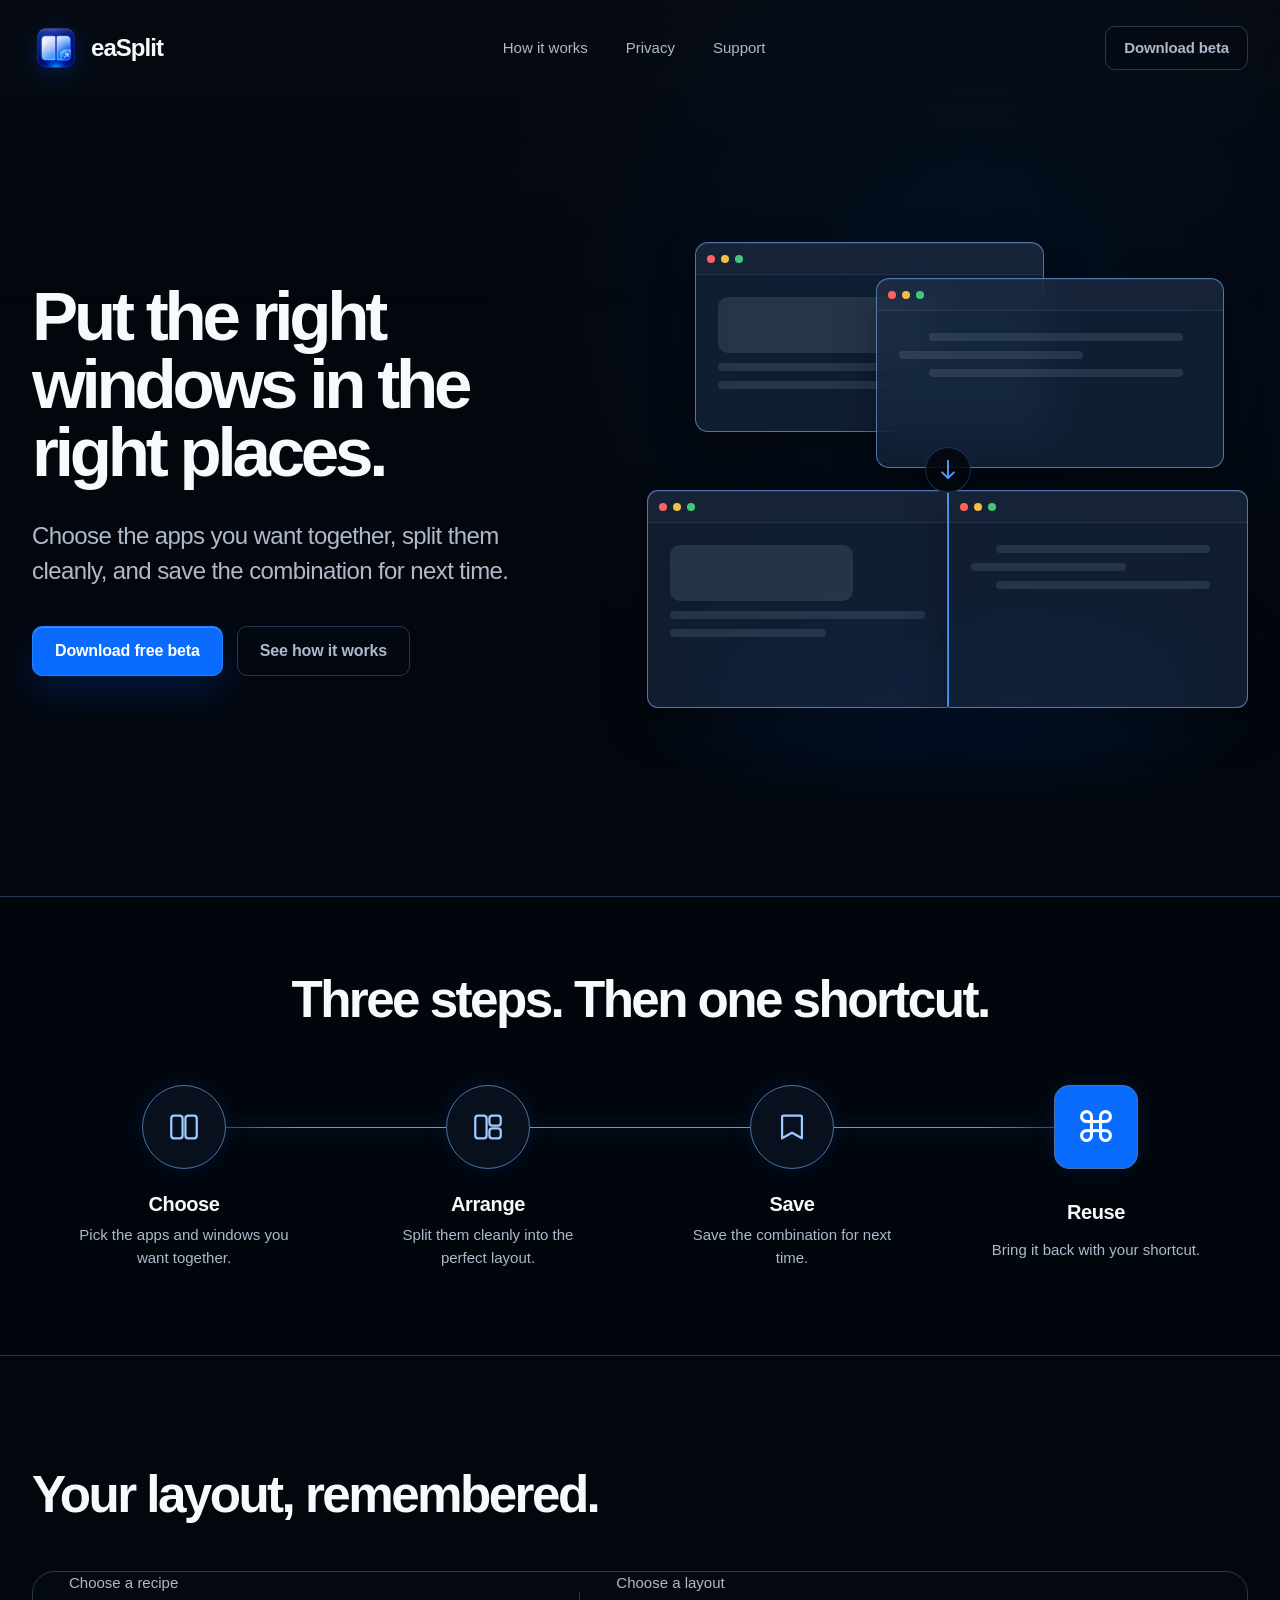
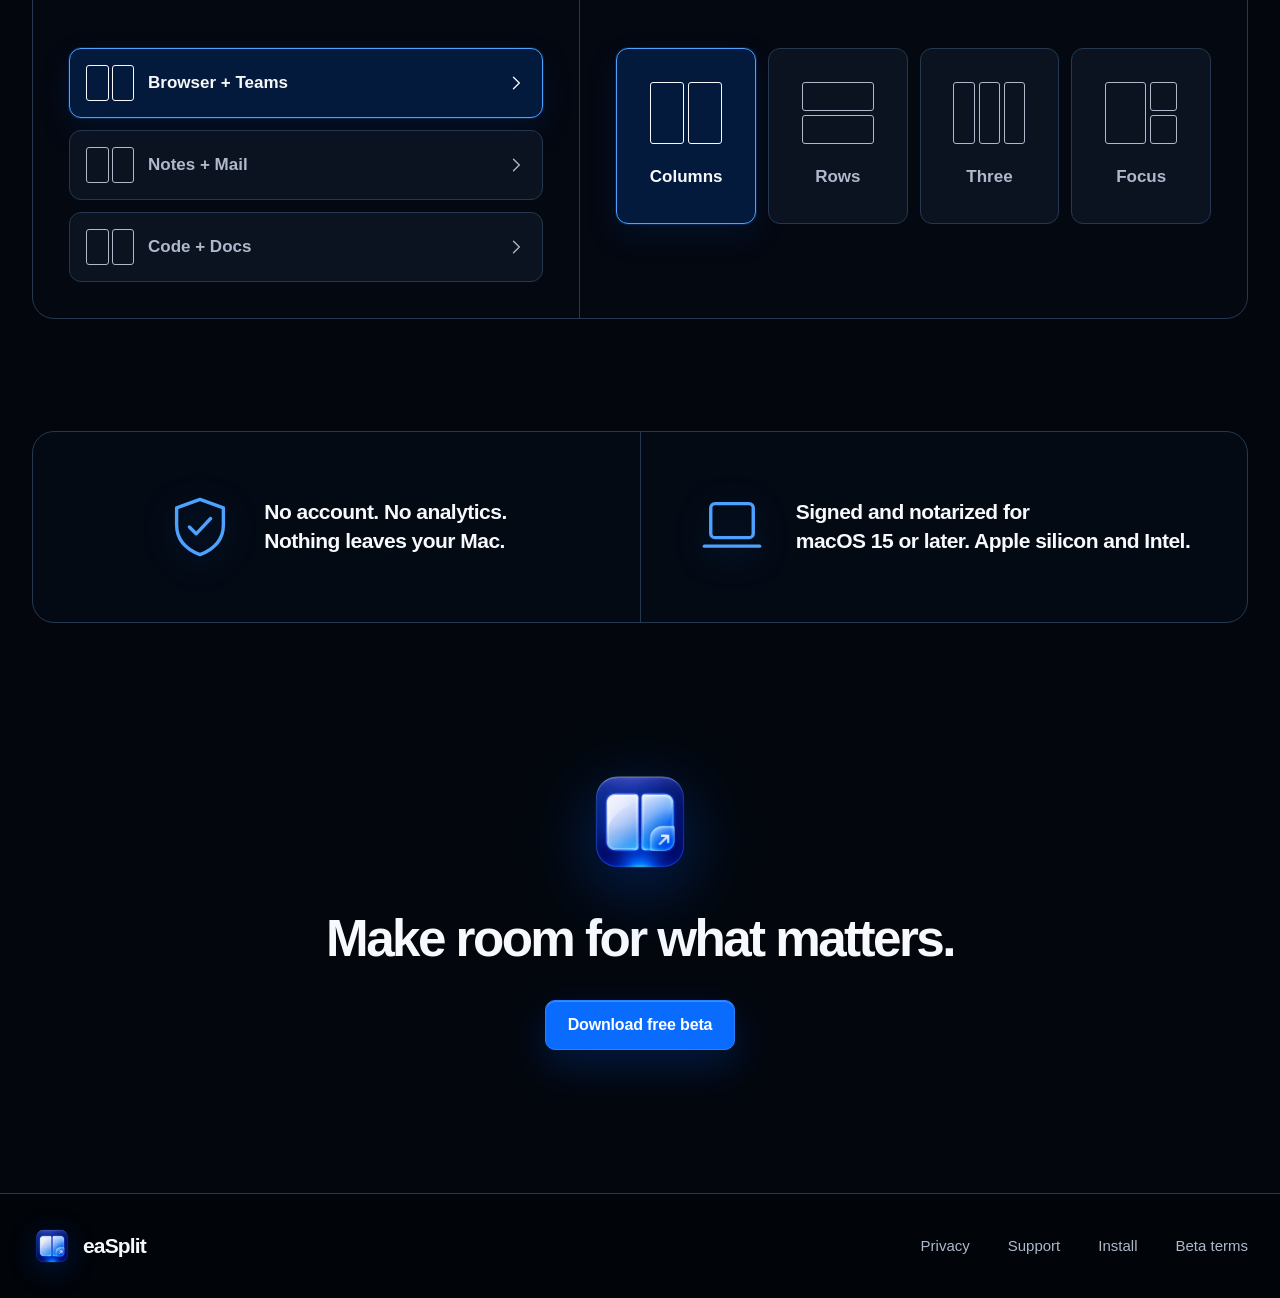
==== site/index.html @ a849d6cf "Build and publish eaSplit private beta" ====
<!doctype html>
<html lang="en">
  <head>
    <meta charset="utf-8">
    <meta name="viewport" content="width=device-width, initial-scale=1">
    <meta
      name="description"
      content="Choose the Mac windows you want together, split them cleanly, and save the combination for next time."
    >
    <meta name="theme-color" content="#03070d">
    <meta
      http-equiv="Content-Security-Policy"
      content="default-src 'self'; img-src 'self'; style-src 'self'; script-src 'self'; object-src 'none'; base-uri 'self'"
    >
    <title>eaSplit — Put the right windows in the right places</title>
    <link rel="icon" href="assets/easplit-icon.png" type="image/png">
    <link rel="stylesheet" href="styles.css">
    <script src="script.js" defer></script>
  </head>
  <body>
    <a class="skip-link" href="#main">Skip to content</a>

    <header class="site-header" aria-label="Primary navigation">
      <div class="container header-inner">
        <a class="brand" href="index.html" aria-label="eaSplit home">
          <img src="assets/easplit-icon.png" alt="" width="48" height="48">
          <span>eaSplit</span>
        </a>
        <nav class="primary-nav" aria-label="Main">
          <a href="#how-it-works">How it works</a>
          <a href="privacy.html">Privacy</a>
          <a href="support.html">Support</a>
        </nav>
        <a class="button button-quiet header-download" href="downloads/eaSplit-0.1.0-beta.2.dmg" download>
          Download beta
        </a>
      </div>
    </header>

    <main id="main">
      <section class="hero container" aria-labelledby="hero-title">
        <div class="hero-copy">
          <h1 id="hero-title">Put the right windows in the right places.</h1>
          <p>
            Choose the apps you want together, split them cleanly, and save the
            combination for next time.
          </p>
          <div class="hero-actions">
            <a class="button button-primary" href="downloads/eaSplit-0.1.0-beta.2.dmg" download>
              Download free beta
            </a>
            <a class="button button-secondary" href="#how-it-works">See how it works</a>
          </div>
        </div>

        <div class="window-demo" aria-label="Illustration: two overlapping windows become a clean 50/50 split">
          <div class="demo-state demo-before" aria-hidden="true">
            <div class="demo-window window-browser">
              <div class="window-bar"><i>&#8203;</i><i>&#8203;</i><i>&#8203;</i></div>
              <div class="browser-content">
                <span>&#8203;</span><span>&#8203;</span><span>&#8203;</span>
              </div>
            </div>
            <div class="demo-window window-chat">
              <div class="window-bar"><i>&#8203;</i><i>&#8203;</i><i>&#8203;</i></div>
              <div class="chat-content"><span>&#8203;</span><span>&#8203;</span><span>&#8203;</span></div>
            </div>
          </div>
          <div class="arrange-cue" aria-hidden="true">
            <svg viewBox="0 0 24 24" width="28" height="28">
              <path d="M12 4v15m0 0-5-5m5 5 5-5" />
            </svg>
          </div>
          <div class="demo-state demo-after" aria-hidden="true">
            <div class="demo-window window-half">
              <div class="window-bar"><i>&#8203;</i><i>&#8203;</i><i>&#8203;</i></div>
              <div class="browser-content"><span>&#8203;</span><span>&#8203;</span><span>&#8203;</span></div>
            </div>
            <div class="demo-window window-half">
              <div class="window-bar"><i>&#8203;</i><i>&#8203;</i><i>&#8203;</i></div>
              <div class="chat-content"><span>&#8203;</span><span>&#8203;</span><span>&#8203;</span></div>
            </div>
          </div>
        </div>
      </section>

      <section id="how-it-works" class="workflow-band" aria-labelledby="workflow-title">
        <div class="container">
          <h2 id="workflow-title">Three steps. Then one shortcut.</h2>
          <ol class="workflow-rail">
            <li>
              <span class="workflow-icon" aria-hidden="true">
                <svg viewBox="0 0 24 24"><rect x="3" y="4" width="8" height="16" rx="2"/><rect x="13" y="4" width="8" height="16" rx="2"/></svg>
              </span>
              <strong>Choose</strong>
              <span>Pick the apps and windows you want together.</span>
            </li>
            <li>
              <span class="workflow-icon" aria-hidden="true">
                <svg viewBox="0 0 24 24"><rect x="3" y="4" width="8" height="16" rx="2"/><rect x="13" y="4" width="8" height="7" rx="2"/><rect x="13" y="13" width="8" height="7" rx="2"/></svg>
              </span>
              <strong>Arrange</strong>
              <span>Split them cleanly into the perfect layout.</span>
            </li>
            <li>
              <span class="workflow-icon" aria-hidden="true">
                <svg viewBox="0 0 24 24"><path d="M6 4h12a1 1 0 0 1 1 1v15l-7-4-7 4V5a1 1 0 0 1 1-1Z"/></svg>
              </span>
              <strong>Save</strong>
              <span>Save the combination for next time.</span>
            </li>
            <li class="shortcut-step">
              <kbd aria-label="Command key">⌘</kbd>
              <strong>Reuse</strong>
              <span>Bring it back with your shortcut.</span>
            </li>
          </ol>
        </div>
      </section>

      <section class="recipe-section container" aria-labelledby="recipe-title">
        <div class="section-heading">
          <h2 id="recipe-title">Your layout, remembered.</h2>
        </div>
        <div class="recipe-demo">
          <fieldset class="recipe-choices">
            <legend>Choose a recipe</legend>
            <button class="recipe-option is-selected" type="button" aria-pressed="true" data-recipe="Browser + Teams">
              <span class="recipe-glyph" aria-hidden="true"><i>&#8203;</i><i>&#8203;</i></span>
              <span>Browser + Teams</span>
              <svg viewBox="0 0 24 24" aria-hidden="true"><path d="m9 5 7 7-7 7"/></svg>
            </button>
            <button class="recipe-option" type="button" aria-pressed="false" data-recipe="Notes + Mail">
              <span class="recipe-glyph" aria-hidden="true"><i>&#8203;</i><i>&#8203;</i></span>
              <span>Notes + Mail</span>
              <svg viewBox="0 0 24 24" aria-hidden="true"><path d="m9 5 7 7-7 7"/></svg>
            </button>
            <button class="recipe-option" type="button" aria-pressed="false" data-recipe="Code + Docs">
              <span class="recipe-glyph" aria-hidden="true"><i>&#8203;</i><i>&#8203;</i></span>
              <span>Code + Docs</span>
              <svg viewBox="0 0 24 24" aria-hidden="true"><path d="m9 5 7 7-7 7"/></svg>
            </button>
          </fieldset>

          <fieldset class="layout-choices">
            <legend>Choose a layout</legend>
            <button class="layout-option is-selected" type="button" aria-pressed="true" data-layout="Columns">
              <span class="layout-glyph split-even" aria-hidden="true"><i>&#8203;</i><i>&#8203;</i></span>
              <span>Columns</span>
            </button>
            <button class="layout-option" type="button" aria-pressed="false" data-layout="Rows">
              <span class="layout-glyph split-rows" aria-hidden="true"><i>&#8203;</i><i>&#8203;</i></span>
              <span>Rows</span>
            </button>
            <button class="layout-option" type="button" aria-pressed="false" data-layout="Three">
              <span class="layout-glyph split-three" aria-hidden="true"><i>&#8203;</i><i>&#8203;</i><i>&#8203;</i></span>
              <span>Three</span>
            </button>
            <button class="layout-option" type="button" aria-pressed="false" data-layout="Focus">
              <span class="layout-glyph split-focus" aria-hidden="true"><i>&#8203;</i><i>&#8203;</i><i>&#8203;</i></span>
              <span>Focus</span>
            </button>
          </fieldset>
          <p class="sr-only" aria-live="polite" id="demo-status">Browser + Teams selected with Columns layout.</p>
        </div>
      </section>

      <section class="trust-section container" aria-label="Privacy and compatibility">
        <div class="trust-item">
          <svg viewBox="0 0 32 32" aria-hidden="true"><path d="M16 3 27 7v8c0 7.1-4.7 11.5-11 14-6.3-2.5-11-6.9-11-14V7l11-4Z"/><path d="m11 16 3.2 3.2L21 12"/></svg>
          <p>No account. No analytics.<br>Nothing leaves your Mac.</p>
        </div>
        <div class="trust-item">
          <svg viewBox="0 0 32 32" aria-hidden="true"><rect x="6" y="5" width="20" height="16" rx="2"/><path d="M3 25h26"/></svg>
          <p>Signed and notarized for<br>macOS 15 or later. Apple silicon and Intel.</p>
        </div>
      </section>

      <section class="final-cta container" aria-labelledby="final-title">
        <img src="assets/easplit-icon.png" alt="" width="112" height="112">
        <h2 id="final-title">Make room for what matters.</h2>
        <a class="button button-primary" href="downloads/eaSplit-0.1.0-beta.2.dmg" download>
          Download free beta
        </a>
      </section>
    </main>

    <footer class="site-footer">
      <div class="container footer-inner">
        <a class="brand" href="index.html" aria-label="eaSplit home">
          <img src="assets/easplit-icon.png" alt="" width="40" height="40">
          <span>eaSplit</span>
        </a>
        <nav aria-label="Footer">
          <a href="privacy.html">Privacy</a>
          <a href="support.html">Support</a>
          <a href="install.html">Install</a>
          <a href="terms.html">Beta terms</a>
        </nav>
      </div>
    </footer>
  </body>
</html>
---- site/styles.css ----
:root {
  color-scheme: dark;
  --bg: #03070d;
  --bg-deep: #010409;
  --surface: rgba(13, 23, 38, 0.72);
  --surface-strong: rgba(18, 31, 51, 0.92);
  --text: #f7f9fc;
  --muted: #aeb9cb;
  --faint: #78869b;
  --border: #263850;
  --border-bright: #4f719c;
  --accent: #0a6cff;
  --accent-bright: #4da1ff;
  --accent-soft: rgba(10, 108, 255, 0.18);
  --success: #41c977;
  --warning: #f2be4a;
  --danger: #ff625c;
  --container: 1360px;
  --radius-small: 12px;
  --radius-medium: 22px;
  --shadow-accent: 0 16px 42px rgba(0, 92, 255, 0.22);
  --font: -apple-system, BlinkMacSystemFont, "SF Pro Display", "SF Pro Text", sans-serif;
}

* {
  box-sizing: border-box;
}

html {
  scroll-behavior: smooth;
}

body {
  margin: 0;
  min-width: 320px;
  background:
    radial-gradient(circle at 76% 10%, rgba(8, 88, 210, 0.09), transparent 31rem),
    var(--bg);
  color: var(--text);
  font-family: var(--font);
  font-size: 17px;
  line-height: 1.5;
  -webkit-font-smoothing: antialiased;
}

body::before {
  position: fixed;
  z-index: -1;
  inset: 0;
  background: linear-gradient(180deg, rgba(255, 255, 255, 0.015), transparent 22rem);
  content: "";
  pointer-events: none;
}

a {
  color: inherit;
}

button,
a {
  -webkit-tap-highlight-color: transparent;
}

button {
  font: inherit;
}

:focus-visible {
  outline: 3px solid var(--accent-bright);
  outline-offset: 4px;
}

.container {
  width: min(calc(100% - 64px), var(--container));
  margin-inline: auto;
}

.skip-link {
  position: fixed;
  z-index: 20;
  top: 12px;
  left: 12px;
  padding: 10px 14px;
  border-radius: 8px;
  background: var(--text);
  color: var(--bg);
  font-weight: 700;
  transform: translateY(-160%);
}

.skip-link:focus {
  transform: translateY(0);
}

.site-header {
  position: relative;
  z-index: 10;
  padding-block: 24px;
}

.header-inner,
.footer-inner {
  display: flex;
  align-items: center;
  justify-content: space-between;
}

.brand {
  display: inline-flex;
  align-items: center;
  gap: 11px;
  color: var(--text);
  font-size: 24px;
  font-weight: 720;
  letter-spacing: -0.04em;
  text-decoration: none;
}

.brand img {
  border-radius: 11px;
  filter: drop-shadow(0 6px 14px rgba(0, 94, 255, 0.24));
}

.primary-nav,
.site-footer nav {
  display: flex;
  align-items: center;
  gap: 38px;
}

.primary-nav a,
.site-footer nav a {
  color: var(--muted);
  font-size: 15px;
  text-decoration: none;
  transition: color 160ms ease;
}

.primary-nav a:hover,
.site-footer nav a:hover {
  color: var(--text);
}

.button {
  display: inline-flex;
  min-height: 50px;
  align-items: center;
  justify-content: center;
  padding: 0 22px;
  border: 1px solid transparent;
  border-radius: 10px;
  font-size: 16px;
  font-weight: 620;
  letter-spacing: -0.01em;
  text-decoration: none;
  transition:
    border-color 160ms ease,
    background-color 160ms ease,
    box-shadow 160ms ease,
    color 160ms ease,
    transform 160ms ease;
}

.button:hover {
  transform: translateY(-1px);
}

.button-primary {
  border-color: #287fff;
  background: var(--accent);
  box-shadow: var(--shadow-accent), inset 0 1px rgba(255, 255, 255, 0.22);
  color: white;
}

.button-primary:hover {
  background: #1677ff;
  box-shadow: 0 18px 48px rgba(0, 92, 255, 0.3), inset 0 1px rgba(255, 255, 255, 0.25);
}

.button-secondary,
.button-quiet {
  border-color: var(--border);
  background: rgba(5, 10, 18, 0.58);
  color: var(--muted);
}

.button-secondary:hover,
.button-quiet:hover {
  border-color: var(--border-bright);
  background: var(--surface);
  color: var(--text);
}

.button-quiet {
  min-height: 44px;
  padding-inline: 18px;
  font-size: 15px;
}

.hero {
  display: grid;
  min-height: 760px;
  align-items: center;
  gap: 72px;
  grid-template-columns: minmax(0, 0.95fr) minmax(500px, 1.05fr);
  padding-block: 78px 112px;
}

.hero-copy {
  max-width: 610px;
}

.hero h1 {
  max-width: 650px;
  margin: 0;
  font-size: clamp(62px, 5.4vw, 80px);
  font-weight: 720;
  letter-spacing: -0.061em;
  line-height: 0.99;
}

.hero-copy > p:not(.download-note) {
  max-width: 570px;
  margin: 32px 0 0;
  color: var(--muted);
  font-size: clamp(20px, 2vw, 24px);
  letter-spacing: -0.025em;
  line-height: 1.45;
}

.hero-actions {
  display: flex;
  flex-wrap: wrap;
  gap: 14px;
  margin-top: 38px;
}

.window-demo {
  position: relative;
  display: grid;
  min-height: 610px;
  align-content: center;
  gap: 22px;
}

.window-demo::after {
  position: absolute;
  z-index: -1;
  right: 4%;
  bottom: 7%;
  left: 4%;
  height: 90px;
  border-radius: 50%;
  background: rgba(10, 108, 255, 0.18);
  filter: blur(50px);
  content: "";
}

.demo-state {
  position: relative;
  min-height: 232px;
}

.demo-window {
  overflow: hidden;
  border: 1px solid rgba(109, 154, 216, 0.72);
  border-radius: 13px;
  background: rgba(24, 40, 64, 0.68);
  box-shadow:
    inset 0 1px rgba(255, 255, 255, 0.08),
    0 16px 40px rgba(0, 0, 0, 0.34);
  backdrop-filter: blur(18px) saturate(125%);
}

.window-bar {
  display: flex;
  height: 32px;
  align-items: center;
  gap: 6px;
  padding-inline: 11px;
  border-bottom: 1px solid rgba(141, 166, 202, 0.14);
  background: rgba(255, 255, 255, 0.025);
}

.window-bar i {
  width: 8px;
  height: 8px;
  border-radius: 50%;
  background: var(--danger);
}

.window-bar i:nth-child(2) {
  background: var(--warning);
}

.window-bar i:nth-child(3) {
  background: var(--success);
}

.demo-before .demo-window {
  position: absolute;
  width: 58%;
  height: 190px;
}

.demo-before .window-browser {
  top: 6px;
  left: 8%;
}

.demo-before .window-chat {
  right: 4%;
  bottom: 0;
}

.demo-after {
  display: grid;
  grid-template-columns: 1fr 1fr;
}

.demo-after .demo-window {
  height: 218px;
  border-radius: 11px;
}

.demo-after .demo-window:first-child {
  border-right-color: rgba(77, 161, 255, 0.95);
  border-radius: 11px 2px 2px 11px;
}

.demo-after .demo-window:last-child {
  border-left-color: rgba(77, 161, 255, 0.95);
  border-radius: 2px 11px 11px 2px;
}

.arrange-cue {
  position: absolute;
  z-index: 3;
  top: 48.5%;
  left: 50%;
  display: grid;
  width: 46px;
  height: 46px;
  place-items: center;
  border: 1px solid rgba(77, 161, 255, 0.28);
  border-radius: 50%;
  background: rgba(3, 7, 13, 0.88);
  color: var(--accent-bright);
  transform: translate(-50%, -50%);
}

.arrange-cue path,
.workflow-icon path,
.workflow-icon rect,
.recipe-option svg path,
.trust-item svg path,
.trust-item svg rect {
  fill: none;
  stroke: currentColor;
  stroke-linecap: round;
  stroke-linejoin: round;
  stroke-width: 1.6;
}

.browser-content,
.chat-content {
  display: grid;
  gap: 10px;
  padding: 22px;
}

.browser-content span,
.chat-content span {
  display: block;
  height: 8px;
  border-radius: 10px;
  background: rgba(182, 200, 225, 0.13);
}

.browser-content span:first-child {
  width: 72%;
  height: 56px;
}

.browser-content span:last-child,
.chat-content span:nth-child(2) {
  width: 61%;
}

.chat-content span {
  width: 84%;
  margin-left: 10%;
}

.chat-content span:nth-child(2) {
  margin-left: 0;
}

.workflow-band {
  border-block: 1px solid var(--border);
  background: rgba(2, 7, 13, 0.76);
  padding-block: 76px 86px;
}

.workflow-band h2,
.recipe-section h2,
.final-cta h2 {
  margin: 0;
  font-size: clamp(40px, 4vw, 58px);
  font-weight: 690;
  letter-spacing: -0.05em;
  line-height: 1.06;
}

.workflow-band h2 {
  text-align: center;
}

.workflow-rail {
  position: relative;
  display: grid;
  margin: 58px 0 0;
  padding: 0;
  counter-reset: workflow;
  gap: 0;
  grid-template-columns: repeat(4, 1fr);
  list-style: none;
}

.workflow-rail::before {
  position: absolute;
  top: 42px;
  right: 11%;
  left: 11%;
  height: 1px;
  background: linear-gradient(90deg, transparent, var(--accent-bright) 14%, var(--accent-bright) 86%, transparent);
  box-shadow: 0 0 18px rgba(77, 161, 255, 0.72);
  content: "";
}

.workflow-rail li {
  position: relative;
  display: grid;
  justify-items: center;
  padding-inline: 20px;
  text-align: center;
}

.workflow-icon,
.workflow-rail kbd {
  z-index: 1;
  display: grid;
  width: 84px;
  height: 84px;
  place-items: center;
  border: 1px solid var(--border-bright);
  border-radius: 50%;
  background: #07101c;
  box-shadow: 0 0 22px rgba(10, 108, 255, 0.14);
  color: #9fc8ff;
}

.workflow-icon svg {
  width: 34px;
  height: 34px;
}

.workflow-rail kbd {
  border-radius: 15px;
  background: var(--accent);
  color: white;
  font-family: var(--font);
  font-size: 42px;
  font-weight: 440;
}

.workflow-rail strong {
  margin-top: 20px;
  font-size: 20px;
  letter-spacing: -0.02em;
}

.workflow-rail li > span:last-child {
  max-width: 220px;
  margin-top: 5px;
  color: var(--muted);
  font-size: 15px;
}

.recipe-section {
  padding-block: 112px;
}

.recipe-demo {
  display: grid;
  margin-top: 48px;
  overflow: hidden;
  border: 1px solid var(--border);
  border-radius: var(--radius-medium);
  background: rgba(6, 12, 21, 0.58);
  box-shadow: inset 0 1px rgba(255, 255, 255, 0.025);
  grid-template-columns: 0.9fr 1.1fr;
}

.recipe-demo fieldset {
  min-width: 0;
  margin: 0;
  padding: 36px;
  border: 0;
}

.recipe-demo fieldset + fieldset {
  border-left: 1px solid var(--border);
}

.recipe-demo legend {
  width: 100%;
  padding: 0 0 18px;
  color: var(--muted);
  font-size: 15px;
}

.recipe-choices {
  display: grid;
  align-content: start;
  gap: 12px;
}

.recipe-option,
.layout-option {
  border: 1px solid var(--border);
  background: rgba(15, 25, 40, 0.68);
  color: var(--muted);
  cursor: pointer;
  transition:
    border-color 160ms ease,
    background-color 160ms ease,
    box-shadow 160ms ease,
    color 160ms ease,
    transform 160ms ease;
}

.recipe-option:hover,
.layout-option:hover {
  border-color: var(--border-bright);
  color: var(--text);
  transform: translateY(-1px);
}

.recipe-option.is-selected,
.layout-option.is-selected {
  border-color: var(--accent-bright);
  background: var(--accent-soft);
  box-shadow: 0 0 0 1px rgba(10, 108, 255, 0.22), 0 12px 30px rgba(0, 56, 140, 0.18);
  color: var(--text);
}

.recipe-option {
  display: grid;
  width: 100%;
  min-height: 70px;
  align-items: center;
  gap: 14px;
  padding: 12px 16px;
  border-radius: var(--radius-small);
  font-weight: 600;
  grid-template-columns: auto 1fr auto;
  text-align: left;
}

.recipe-option > svg {
  width: 20px;
  height: 20px;
}

.recipe-glyph {
  display: grid;
  width: 48px;
  height: 36px;
  gap: 3px;
  grid-template-columns: 1fr 1fr;
}

.recipe-glyph i,
.layout-glyph i {
  display: block;
  border: 1px solid currentColor;
  border-radius: 3px;
}

.layout-choices {
  display: grid;
  align-content: start;
  gap: 12px;
  grid-template-columns: repeat(4, 1fr);
}

.layout-choices legend {
  grid-column: 1 / -1;
}

.layout-option {
  display: grid;
  min-height: 176px;
  align-content: center;
  justify-items: center;
  gap: 20px;
  padding: 20px 12px;
  border-radius: var(--radius-small);
  font-weight: 570;
}

.layout-glyph {
  display: grid;
  width: 72px;
  height: 62px;
  gap: 4px;
}

.split-even {
  grid-template-columns: 1fr 1fr;
}

.split-rows {
  grid-template-rows: 1fr 1fr;
}

.split-three {
  grid-template-columns: repeat(3, 1fr);
}

.split-focus {
  grid-template-columns: 1.5fr 1fr;
  grid-template-rows: 1fr 1fr;
}

.split-focus i:first-child {
  grid-row: 1 / 3;
}

.trust-section {
  display: grid;
  overflow: hidden;
  border: 1px solid var(--border);
  border-radius: var(--radius-medium);
  background: rgba(6, 13, 23, 0.76);
  grid-template-columns: 1fr 1fr;
}

.trust-item {
  display: flex;
  min-height: 190px;
  align-items: center;
  justify-content: center;
  gap: 30px;
  padding: 38px 54px;
}

.trust-item + .trust-item {
  border-left: 1px solid var(--border);
}

.trust-item svg {
  width: 68px;
  flex: 0 0 68px;
  color: var(--accent-bright);
  filter: drop-shadow(0 7px 16px rgba(10, 108, 255, 0.25));
}

.trust-item p {
  margin: 0;
  font-size: 21px;
  font-weight: 610;
  letter-spacing: -0.025em;
  line-height: 1.38;
}

.final-cta {
  display: flex;
  min-height: 570px;
  align-items: center;
  flex-direction: column;
  justify-content: center;
  text-align: center;
}

.final-cta img {
  margin-bottom: 34px;
  border-radius: 25px;
  filter: drop-shadow(0 18px 36px rgba(0, 87, 255, 0.34));
}

.final-cta h2 {
  margin-bottom: 34px;
}

.site-footer {
  border-top: 1px solid var(--border);
  background: var(--bg-deep);
  padding-block: 32px;
}

.site-footer .brand {
  font-size: 21px;
}

.document-page {
  background: var(--bg-deep);
}

.document-shell {
  width: min(calc(100% - 48px), 820px);
  margin: 72px auto 120px;
}

.document-shell h1 {
  margin: 0;
  font-size: clamp(48px, 7vw, 72px);
  letter-spacing: -0.055em;
  line-height: 1;
}

.document-lead {
  margin: 24px 0 58px;
  color: var(--muted);
  font-size: 20px;
}

.document-section {
  padding-block: 34px;
  border-top: 1px solid var(--border);
}

.document-section h2 {
  margin: 0 0 16px;
  font-size: 27px;
  letter-spacing: -0.035em;
}

.document-section h3 {
  margin: 28px 0 10px;
  font-size: 19px;
}

.document-section p,
.document-section li {
  color: var(--muted);
}

.document-section p {
  margin: 12px 0;
}

.document-section ol,
.document-section ul {
  padding-left: 24px;
}

.document-section li + li {
  margin-top: 10px;
}

.document-section code {
  padding: 2px 6px;
  border: 1px solid var(--border);
  border-radius: 5px;
  background: var(--surface);
  color: #dce9fc;
  font-family: ui-monospace, "SFMono-Regular", Menlo, monospace;
  font-size: 0.88em;
}

.document-actions {
  display: flex;
  flex-wrap: wrap;
  gap: 12px;
  margin-top: 28px;
}

.fact-list {
  display: grid;
  margin: 0;
  gap: 0;
  grid-template-columns: 180px 1fr;
}

.fact-list dt,
.fact-list dd {
  padding-block: 14px;
  border-bottom: 1px solid rgba(38, 56, 80, 0.7);
}

.fact-list dt {
  color: var(--text);
  font-weight: 620;
}

.fact-list dd {
  margin: 0;
  color: var(--muted);
}

.callout {
  margin: 28px 0;
  padding: 22px 24px;
  border: 1px solid var(--border-bright);
  border-radius: var(--radius-small);
  background: var(--accent-soft);
  color: #dceaff;
}

.sr-only {
  position: absolute;
  width: 1px;
  height: 1px;
  overflow: hidden;
  margin: -1px;
  padding: 0;
  border: 0;
  clip: rect(0, 0, 0, 0);
  white-space: nowrap;
}

@media (max-width: 1050px) {
  .primary-nav {
    display: none;
  }

  .hero {
    grid-template-columns: 1fr;
  }

  .hero-copy {
    max-width: 760px;
  }

  .window-demo {
    width: min(100%, 720px);
    min-height: 570px;
    margin-inline: auto;
  }

  .recipe-demo {
    grid-template-columns: 1fr;
  }

  .recipe-demo fieldset + fieldset {
    border-top: 1px solid var(--border);
    border-left: 0;
  }

  .trust-item {
    padding-inline: 32px;
  }
}

@media (max-width: 760px) {
  .container {
    width: min(calc(100% - 36px), var(--container));
  }

  .site-header {
    padding-block: 16px;
  }

  .brand {
    font-size: 20px;
  }

  .brand img {
    width: 40px;
    height: 40px;
  }

  .header-download {
    min-height: 40px;
    padding-inline: 13px;
    font-size: 14px;
  }

  .hero {
    min-height: auto;
    gap: 52px;
    padding-block: 74px 90px;
  }

  .hero h1 {
    font-size: clamp(50px, 14vw, 68px);
  }

  .hero-copy > p:not(.download-note) {
    font-size: 19px;
  }

  .hero-actions {
    align-items: stretch;
    flex-direction: column;
  }

  .window-demo {
    min-height: 470px;
  }

  .demo-state {
    min-height: 190px;
  }

  .demo-before .demo-window {
    height: 160px;
  }

  .demo-after .demo-window {
    height: 174px;
  }

  .workflow-band {
    padding-block: 66px;
  }

  .workflow-rail {
    gap: 36px;
    grid-template-columns: 1fr;
  }

  .workflow-rail::before {
    top: 40px;
    bottom: 40px;
    left: 50%;
    width: 1px;
    height: auto;
    background: linear-gradient(180deg, transparent, var(--accent-bright) 12%, var(--accent-bright) 88%, transparent);
  }

  .workflow-rail li > span:last-child {
    padding: 4px 10px;
    background: var(--bg-deep);
  }

  .recipe-section {
    padding-block: 82px;
  }

  .recipe-demo fieldset {
    padding: 24px;
  }

  .layout-choices {
    grid-template-columns: 1fr 1fr;
  }

  .layout-option {
    min-height: 150px;
  }

  .trust-section {
    grid-template-columns: 1fr;
  }

  .trust-item {
    min-height: 170px;
    justify-content: flex-start;
    padding: 28px;
  }

  .trust-item + .trust-item {
    border-top: 1px solid var(--border);
    border-left: 0;
  }

  .trust-item p {
    font-size: 18px;
  }

  .final-cta {
    min-height: 480px;
  }

  .footer-inner {
    align-items: flex-start;
    gap: 34px;
    flex-direction: column;
  }

  .site-footer nav {
    width: 100%;
    align-items: flex-start;
    gap: 16px;
    flex-direction: column;
  }

  .fact-list {
    grid-template-columns: 1fr;
  }

  .fact-list dt {
    padding-bottom: 4px;
    border-bottom: 0;
  }

  .fact-list dd {
    padding-top: 0;
  }
}

@media (prefers-reduced-motion: reduce) {
  html {
    scroll-behavior: auto;
  }

  *,
  *::before,
  *::after {
    scroll-behavior: auto !important;
    transition-duration: 0.01ms !important;
  }
}
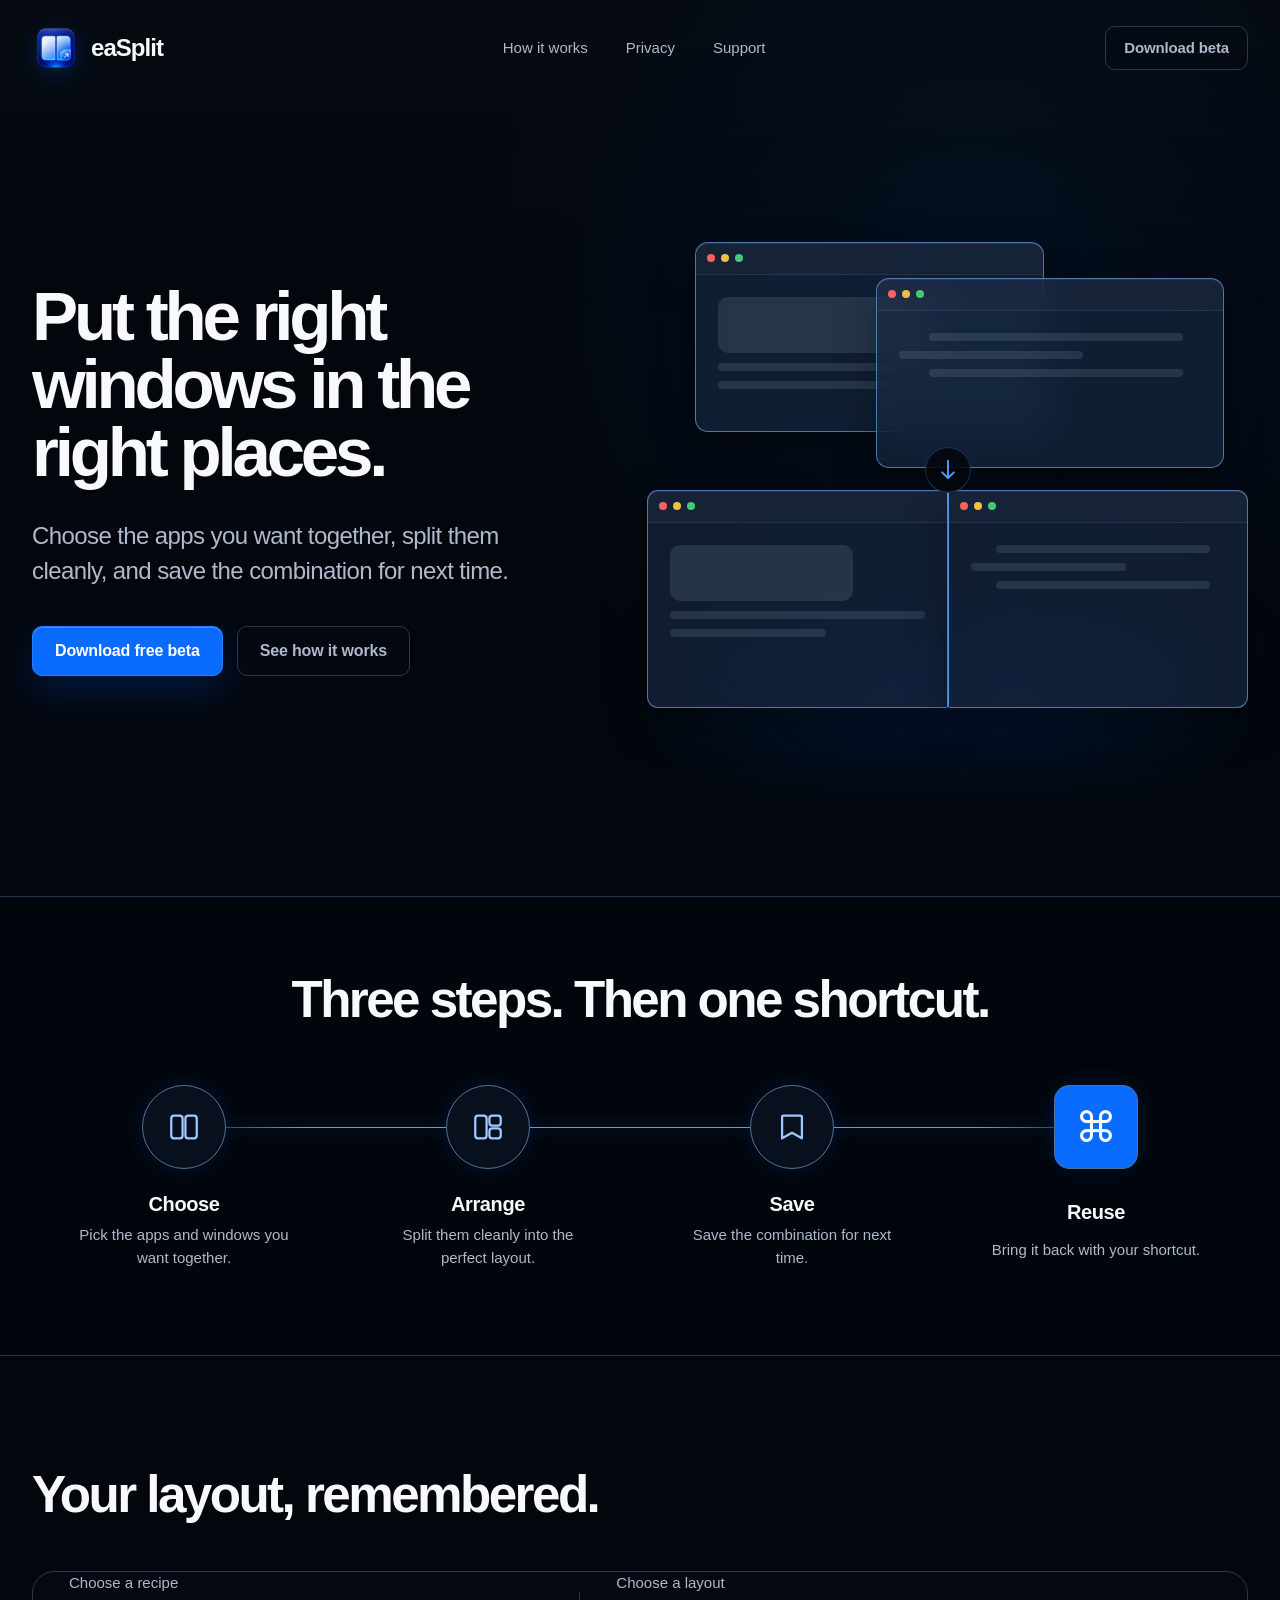
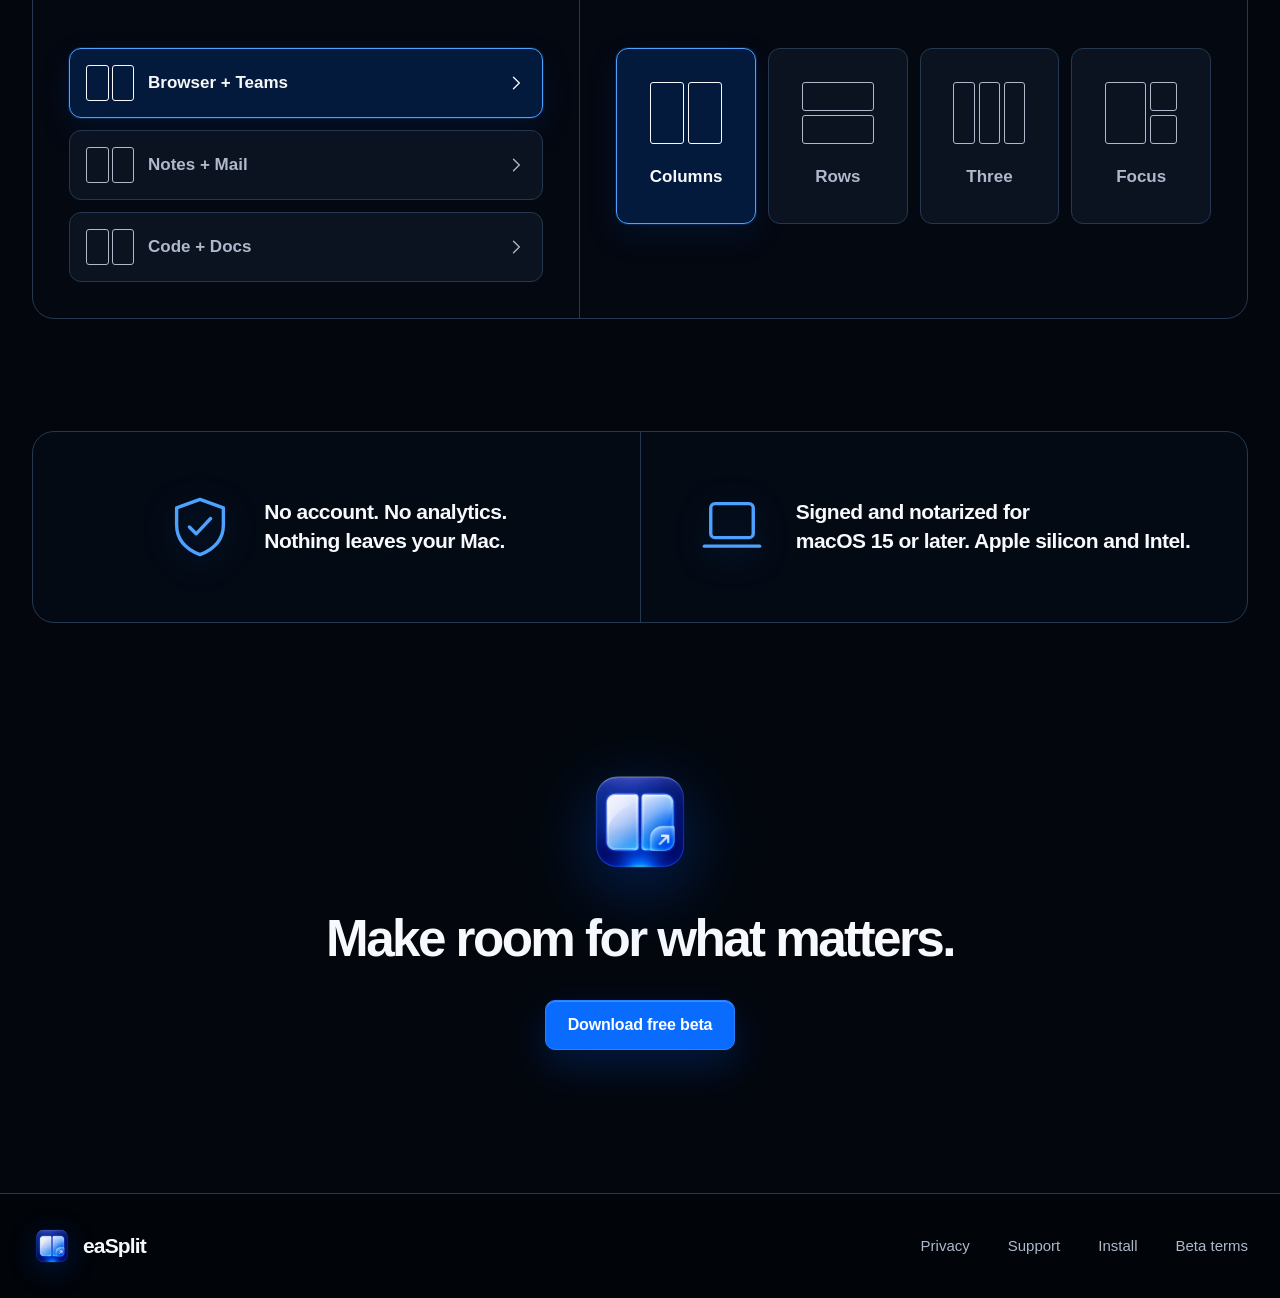
==== commit 6fb71e55: "Polish eaSplit beta lifecycle and release gates" ====
--- a/site/index.html
+++ b/site/index.html
@@ -31,7 +31,7 @@
           <a href="privacy.html">Privacy</a>
           <a href="support.html">Support</a>
         </nav>
-        <a class="button button-quiet header-download" href="downloads/eaSplit-0.1.0-beta.2.dmg" download>
+        <a class="button button-quiet header-download" href="https://github.com/xicv/easplit/releases/download/v0.1.0-beta.3/eaSplit-0.1.0-beta.3.dmg">
           Download beta
         </a>
       </div>
@@ -46,7 +46,7 @@
             combination for next time.
           </p>
           <div class="hero-actions">
-            <a class="button button-primary" href="downloads/eaSplit-0.1.0-beta.2.dmg" download>
+            <a class="button button-primary" href="https://github.com/xicv/easplit/releases/download/v0.1.0-beta.3/eaSplit-0.1.0-beta.3.dmg">
               Download free beta
             </a>
             <a class="button button-secondary" href="#how-it-works">See how it works</a>
@@ -179,7 +179,7 @@
       <section class="final-cta container" aria-labelledby="final-title">
         <img src="assets/easplit-icon.png" alt="" width="112" height="112">
         <h2 id="final-title">Make room for what matters.</h2>
-        <a class="button button-primary" href="downloads/eaSplit-0.1.0-beta.2.dmg" download>
+        <a class="button button-primary" href="https://github.com/xicv/easplit/releases/download/v0.1.0-beta.3/eaSplit-0.1.0-beta.3.dmg">
           Download free beta
         </a>
       </section>
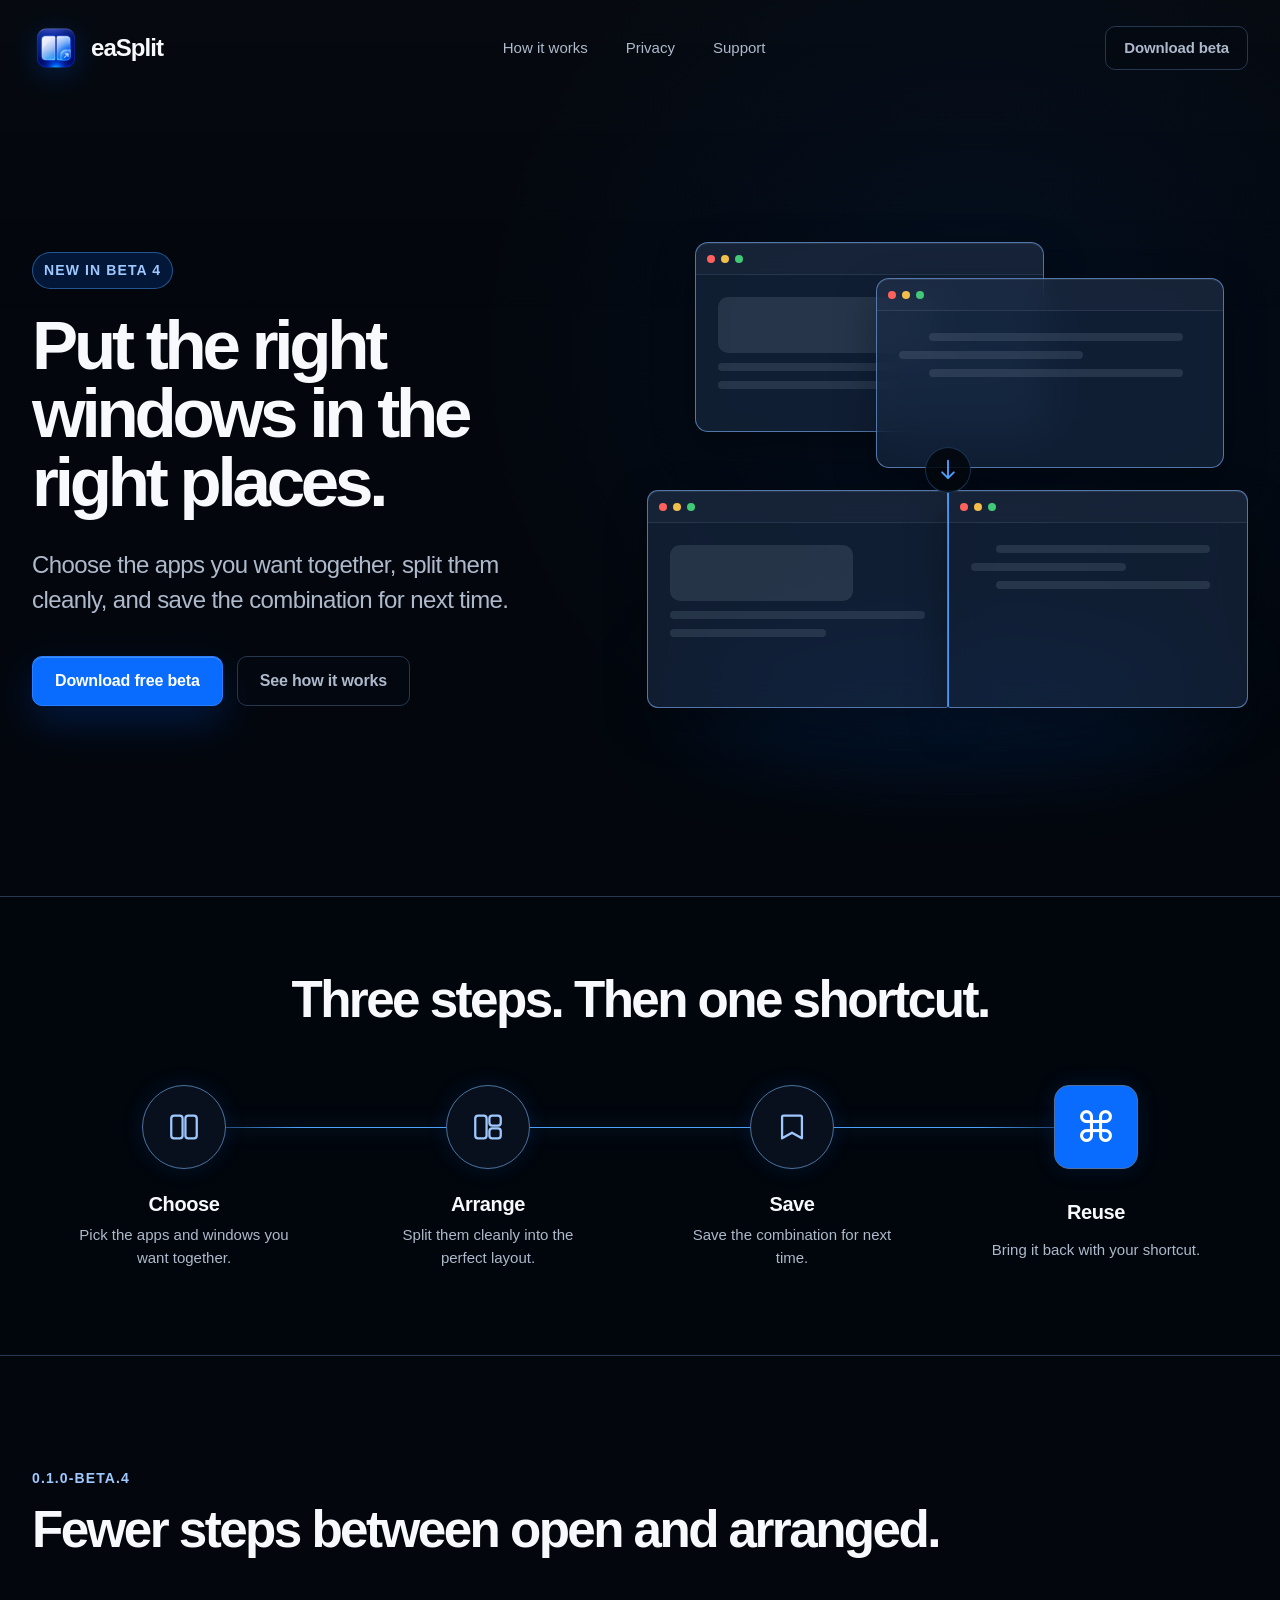
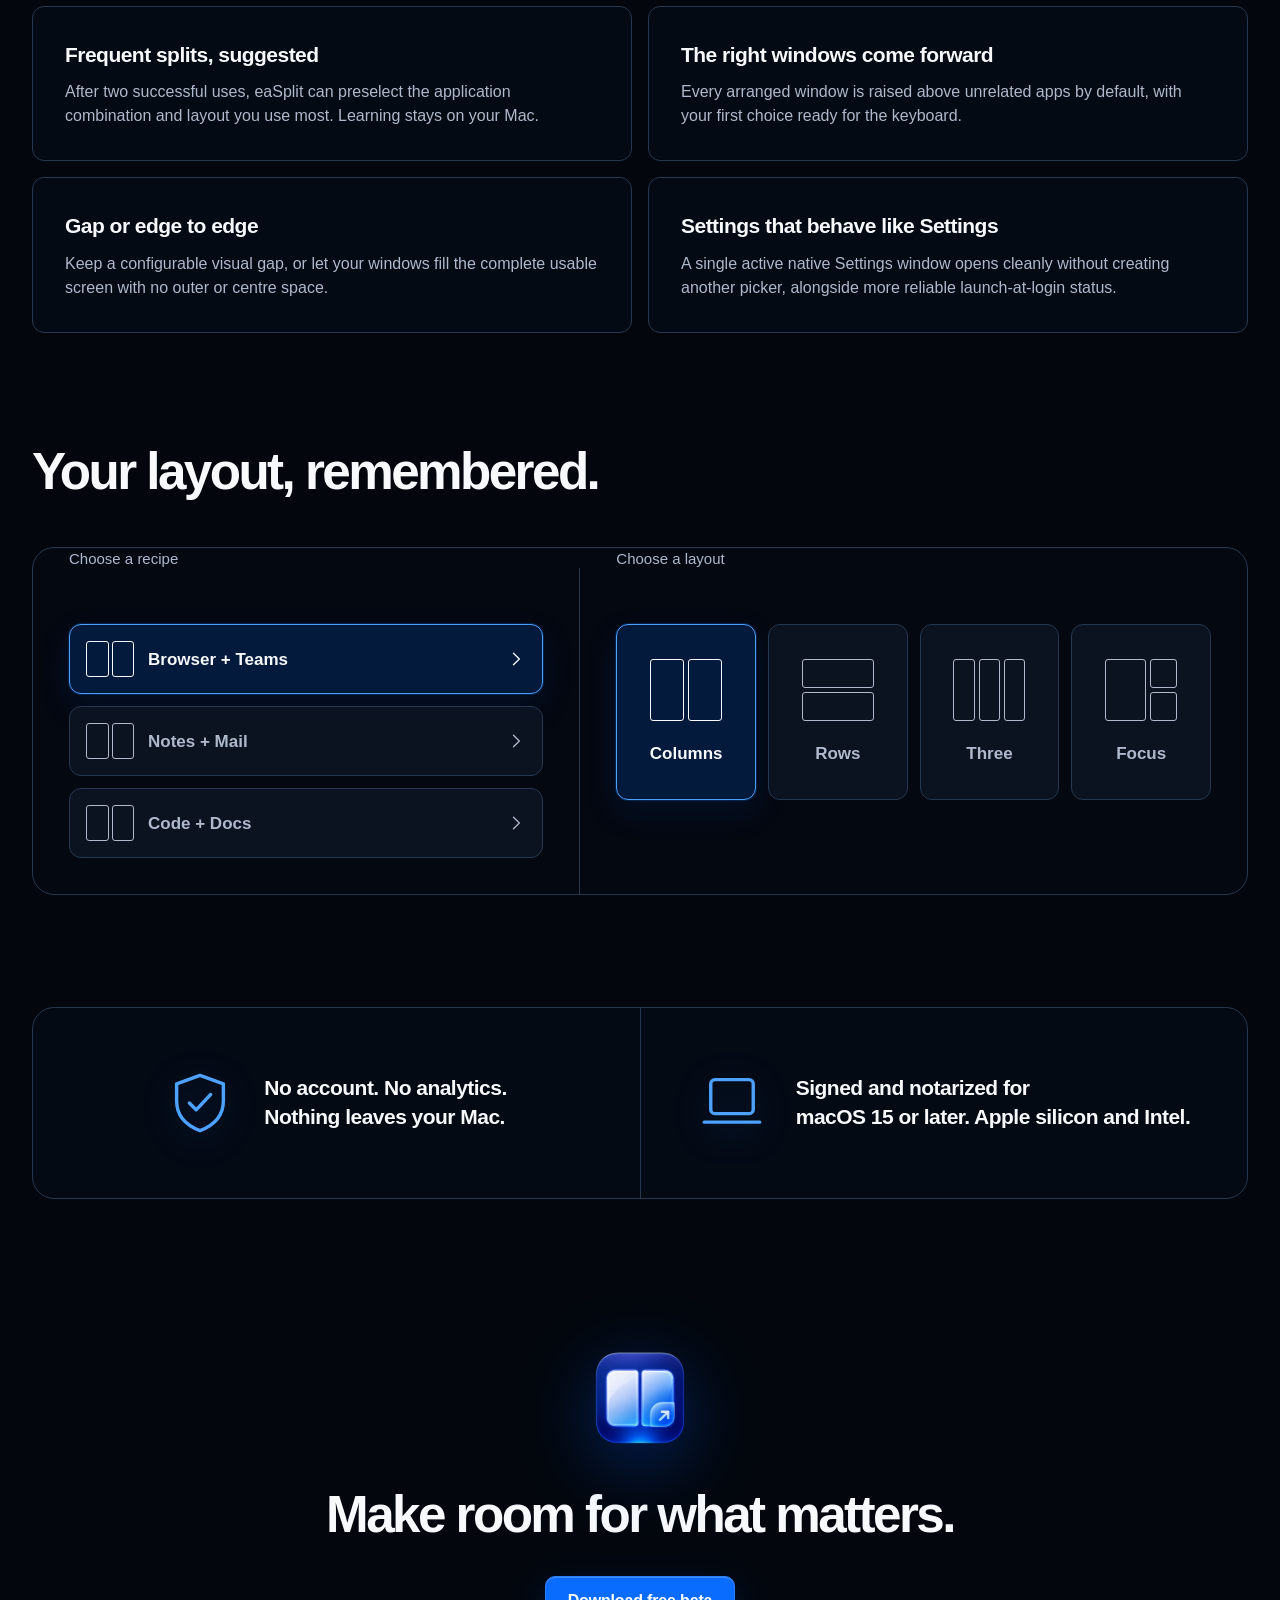
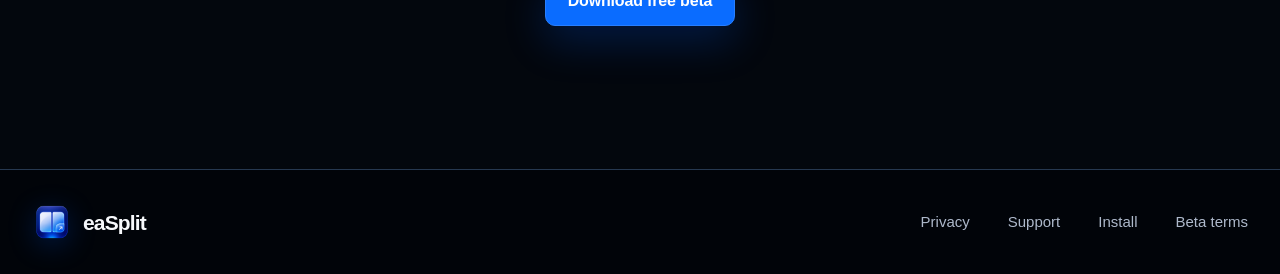
==== commit 60912831: "Publish beta 4 download site" ====
--- a/site/index.html
+++ b/site/index.html
@@ -31,7 +31,7 @@
           <a href="privacy.html">Privacy</a>
           <a href="support.html">Support</a>
         </nav>
-        <a class="button button-quiet header-download" href="https://github.com/xicv/easplit/releases/download/v0.1.0-beta.3/eaSplit-0.1.0-beta.3.dmg">
+        <a class="button button-quiet header-download" href="https://github.com/xicv/easplit/releases/download/v0.1.0-beta.4/eaSplit-0.1.0-beta.4.dmg">
           Download beta
         </a>
       </div>
@@ -40,13 +40,14 @@
     <main id="main">
       <section class="hero container" aria-labelledby="hero-title">
         <div class="hero-copy">
+          <span class="release-badge">New in beta 4</span>
           <h1 id="hero-title">Put the right windows in the right places.</h1>
           <p>
             Choose the apps you want together, split them cleanly, and save the
             combination for next time.
           </p>
           <div class="hero-actions">
-            <a class="button button-primary" href="https://github.com/xicv/easplit/releases/download/v0.1.0-beta.3/eaSplit-0.1.0-beta.3.dmg">
+            <a class="button button-primary" href="https://github.com/xicv/easplit/releases/download/v0.1.0-beta.4/eaSplit-0.1.0-beta.4.dmg">
               Download free beta
             </a>
             <a class="button button-secondary" href="#how-it-works">See how it works</a>
@@ -118,6 +119,31 @@
         </div>
       </section>
 
+      <section class="update-section container" aria-labelledby="update-title">
+        <div class="section-heading">
+          <p class="eyebrow">0.1.0-beta.4</p>
+          <h2 id="update-title">Fewer steps between open and arranged.</h2>
+        </div>
+        <div class="update-grid">
+          <article class="update-card">
+            <h3>Frequent splits, suggested</h3>
+            <p>After two successful uses, eaSplit can preselect the application combination and layout you use most. Learning stays on your Mac.</p>
+          </article>
+          <article class="update-card">
+            <h3>The right windows come forward</h3>
+            <p>Every arranged window is raised above unrelated apps by default, with your first choice ready for the keyboard.</p>
+          </article>
+          <article class="update-card">
+            <h3>Gap or edge to edge</h3>
+            <p>Keep a configurable visual gap, or let your windows fill the complete usable screen with no outer or centre space.</p>
+          </article>
+          <article class="update-card">
+            <h3>Settings that behave like Settings</h3>
+            <p>A single active native Settings window opens cleanly without creating another picker, alongside more reliable launch-at-login status.</p>
+          </article>
+        </div>
+      </section>
+
       <section class="recipe-section container" aria-labelledby="recipe-title">
         <div class="section-heading">
           <h2 id="recipe-title">Your layout, remembered.</h2>
@@ -179,7 +205,7 @@
       <section class="final-cta container" aria-labelledby="final-title">
         <img src="assets/easplit-icon.png" alt="" width="112" height="112">
         <h2 id="final-title">Make room for what matters.</h2>
-        <a class="button button-primary" href="https://github.com/xicv/easplit/releases/download/v0.1.0-beta.3/eaSplit-0.1.0-beta.3.dmg">
+        <a class="button button-primary" href="https://github.com/xicv/easplit/releases/download/v0.1.0-beta.4/eaSplit-0.1.0-beta.4.dmg">
           Download free beta
         </a>
       </section>
--- a/site/styles.css
+++ b/site/styles.css
@@ -403,6 +403,7 @@
 }
 
 .workflow-band h2,
+.update-section h2,
 .recipe-section h2,
 .final-cta h2 {
   margin: 0;
@@ -410,6 +411,24 @@
   font-weight: 690;
   letter-spacing: -0.05em;
   line-height: 1.06;
+}
+
+.release-badge,
+.eyebrow {
+  color: #9fc8ff;
+  font-size: 14px;
+  font-weight: 680;
+  letter-spacing: 0.08em;
+  text-transform: uppercase;
+}
+
+.release-badge {
+  display: inline-flex;
+  margin-bottom: 22px;
+  padding: 7px 11px;
+  border: 1px solid rgba(77, 161, 255, 0.45);
+  border-radius: 999px;
+  background: var(--accent-soft);
 }
 
 .workflow-band h2 {
@@ -489,6 +508,40 @@
 
 .recipe-section {
   padding-block: 112px;
+}
+
+.update-section {
+  padding-block: 112px 0;
+}
+
+.eyebrow {
+  margin: 0 0 14px;
+}
+
+.update-grid {
+  display: grid;
+  margin-top: 48px;
+  gap: 16px;
+  grid-template-columns: repeat(2, minmax(0, 1fr));
+}
+
+.update-card {
+  padding: 32px;
+  border: 1px solid var(--border);
+  border-radius: var(--radius-small);
+  background: rgba(6, 13, 23, 0.76);
+}
+
+.update-card h3 {
+  margin: 0 0 10px;
+  font-size: 21px;
+  letter-spacing: -0.025em;
+}
+
+.update-card p {
+  margin: 0;
+  color: var(--muted);
+  font-size: 16px;
 }
 
 .recipe-demo {
@@ -940,6 +993,14 @@
     padding-block: 82px;
   }
 
+  .update-section {
+    padding-top: 82px;
+  }
+
+  .update-grid {
+    grid-template-columns: 1fr;
+  }
+
   .recipe-demo fieldset {
     padding: 24px;
   }
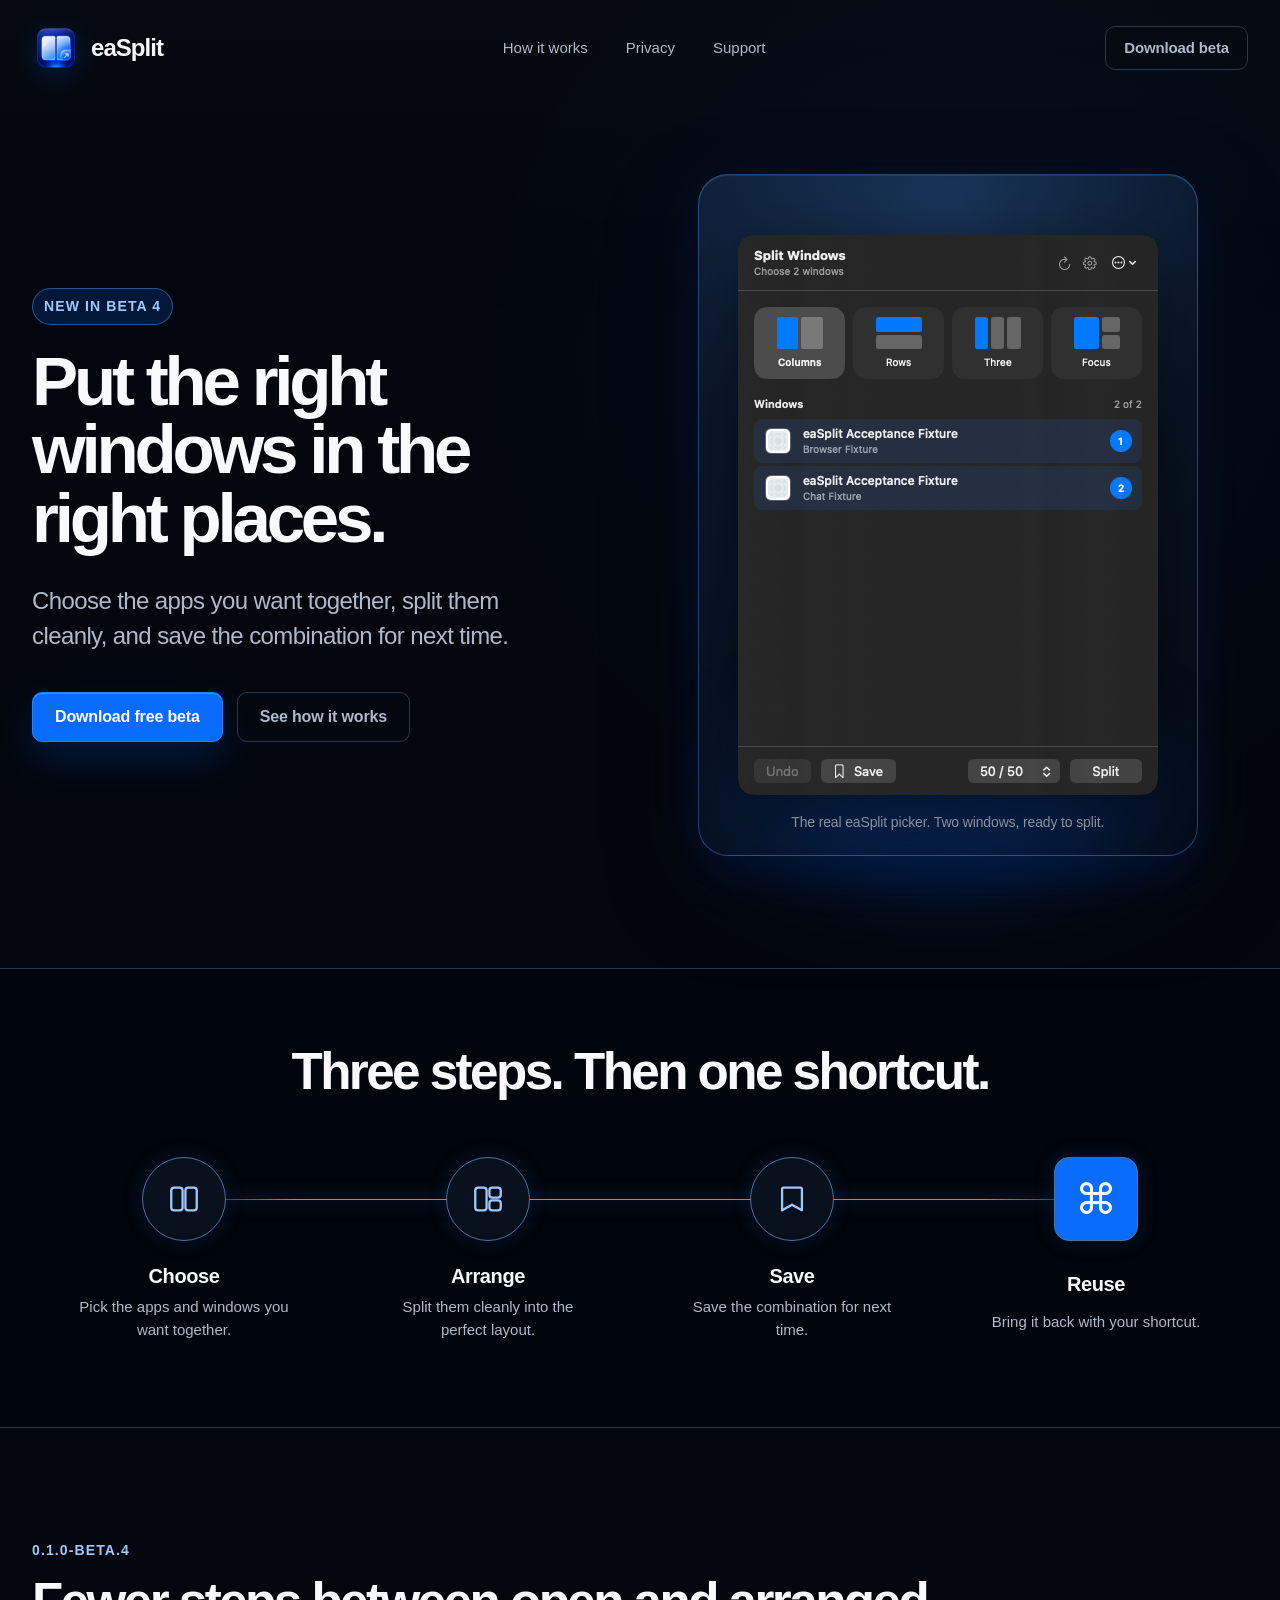
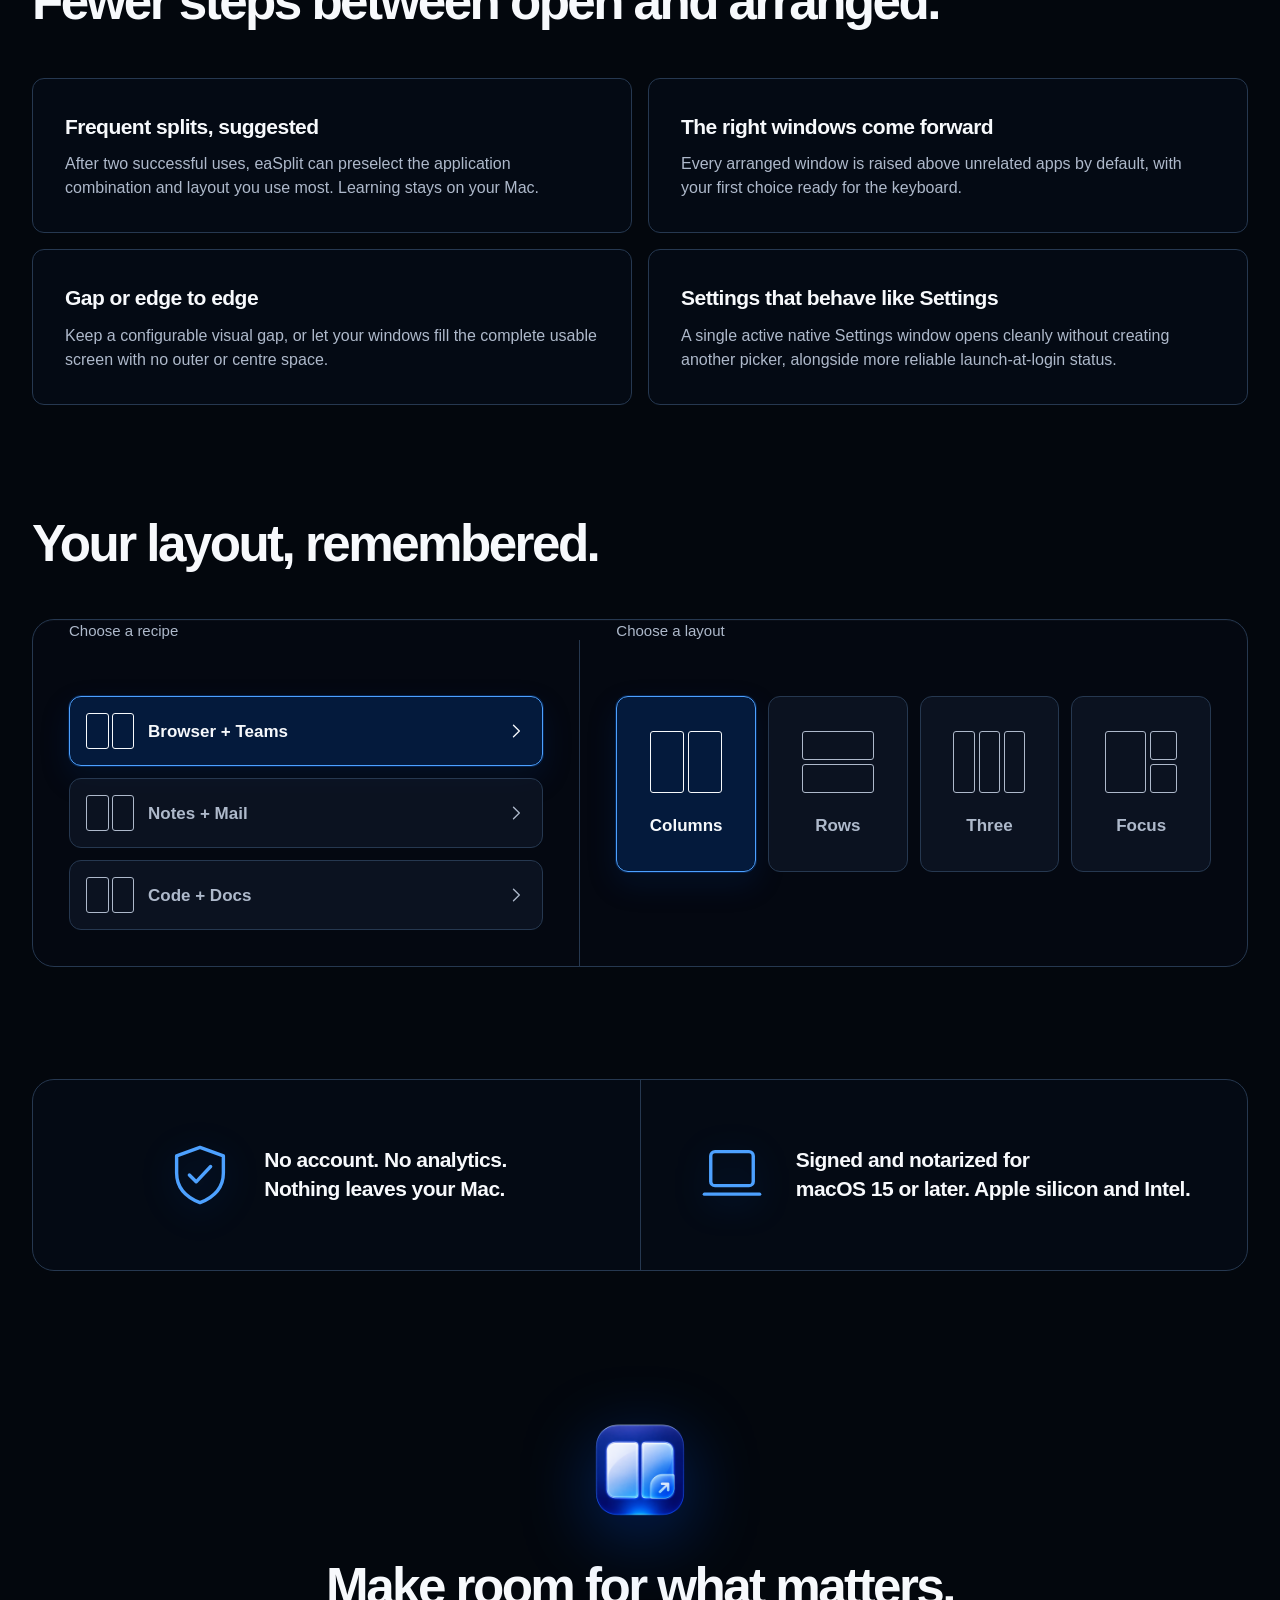
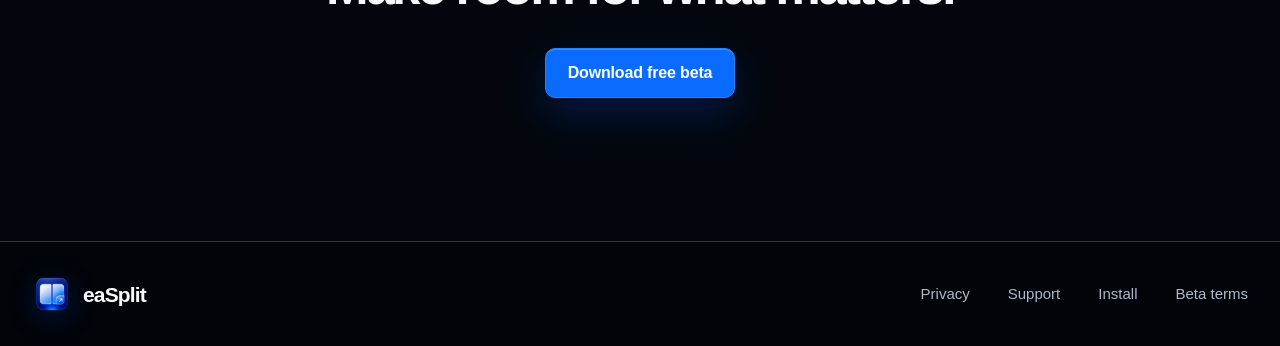
==== commit 86361a6a: "site: show real eaSplit picker in hero" ====
--- a/site/index.html
+++ b/site/index.html
@@ -54,35 +54,17 @@
           </div>
         </div>
 
-        <div class="window-demo" aria-label="Illustration: two overlapping windows become a clean 50/50 split">
-          <div class="demo-state demo-before" aria-hidden="true">
-            <div class="demo-window window-browser">
-              <div class="window-bar"><i>&#8203;</i><i>&#8203;</i><i>&#8203;</i></div>
-              <div class="browser-content">
-                <span>&#8203;</span><span>&#8203;</span><span>&#8203;</span>
-              </div>
-            </div>
-            <div class="demo-window window-chat">
-              <div class="window-bar"><i>&#8203;</i><i>&#8203;</i><i>&#8203;</i></div>
-              <div class="chat-content"><span>&#8203;</span><span>&#8203;</span><span>&#8203;</span></div>
-            </div>
-          </div>
-          <div class="arrange-cue" aria-hidden="true">
-            <svg viewBox="0 0 24 24" width="28" height="28">
-              <path d="M12 4v15m0 0-5-5m5 5 5-5" />
-            </svg>
-          </div>
-          <div class="demo-state demo-after" aria-hidden="true">
-            <div class="demo-window window-half">
-              <div class="window-bar"><i>&#8203;</i><i>&#8203;</i><i>&#8203;</i></div>
-              <div class="browser-content"><span>&#8203;</span><span>&#8203;</span><span>&#8203;</span></div>
-            </div>
-            <div class="demo-window window-half">
-              <div class="window-bar"><i>&#8203;</i><i>&#8203;</i><i>&#8203;</i></div>
-              <div class="chat-content"><span>&#8203;</span><span>&#8203;</span><span>&#8203;</span></div>
-            </div>
-          </div>
-        </div>
+        <figure class="product-shot">
+          <img
+            src="assets/easplit-picker-beta4.png"
+            width="420"
+            height="592"
+            alt="eaSplit picker with Browser Fixture and Chat Fixture selected for a 50/50 columns split"
+            decoding="async"
+            fetchpriority="high"
+          >
+          <figcaption>The real eaSplit picker. Two windows, ready to split.</figcaption>
+        </figure>
       </section>
 
       <section id="how-it-works" class="workflow-band" aria-labelledby="workflow-title">
--- a/site/styles.css
+++ b/site/styles.css
@@ -235,121 +235,54 @@
   margin-top: 38px;
 }
 
-.window-demo {
+.product-shot {
   position: relative;
-  display: grid;
-  min-height: 610px;
-  align-content: center;
-  gap: 22px;
-}
-
-.window-demo::after {
+  isolation: isolate;
+  width: min(100%, 500px);
+  margin: 0 auto;
+  padding: 28px 28px 22px;
+  border: 1px solid rgba(77, 161, 255, 0.38);
+  border-radius: 30px;
+  background:
+    radial-gradient(circle at 50% 4%, rgba(77, 161, 255, 0.2), transparent 44%),
+    linear-gradient(145deg, rgba(14, 31, 55, 0.92), rgba(5, 12, 23, 0.86));
+  box-shadow:
+    inset 0 1px rgba(255, 255, 255, 0.08),
+    0 34px 90px rgba(0, 0, 0, 0.44),
+    0 18px 55px rgba(0, 92, 255, 0.18);
+}
+
+.product-shot::before {
   position: absolute;
   z-index: -1;
-  right: 4%;
-  bottom: 7%;
-  left: 4%;
-  height: 90px;
+  right: 8%;
+  bottom: -3%;
+  left: 8%;
+  height: 24%;
   border-radius: 50%;
-  background: rgba(10, 108, 255, 0.18);
-  filter: blur(50px);
+  background: rgba(10, 108, 255, 0.28);
+  filter: blur(48px);
   content: "";
 }
 
-.demo-state {
+.product-shot img {
   position: relative;
-  min-height: 232px;
-}
-
-.demo-window {
-  overflow: hidden;
-  border: 1px solid rgba(109, 154, 216, 0.72);
-  border-radius: 13px;
-  background: rgba(24, 40, 64, 0.68);
-  box-shadow:
-    inset 0 1px rgba(255, 255, 255, 0.08),
-    0 16px 40px rgba(0, 0, 0, 0.34);
-  backdrop-filter: blur(18px) saturate(125%);
-}
-
-.window-bar {
-  display: flex;
-  height: 32px;
-  align-items: center;
-  gap: 6px;
-  padding-inline: 11px;
-  border-bottom: 1px solid rgba(141, 166, 202, 0.14);
-  background: rgba(255, 255, 255, 0.025);
-}
-
-.window-bar i {
-  width: 8px;
-  height: 8px;
-  border-radius: 50%;
-  background: var(--danger);
-}
-
-.window-bar i:nth-child(2) {
-  background: var(--warning);
-}
-
-.window-bar i:nth-child(3) {
-  background: var(--success);
-}
-
-.demo-before .demo-window {
-  position: absolute;
-  width: 58%;
-  height: 190px;
-}
-
-.demo-before .window-browser {
-  top: 6px;
-  left: 8%;
-}
-
-.demo-before .window-chat {
-  right: 4%;
-  bottom: 0;
-}
-
-.demo-after {
-  display: grid;
-  grid-template-columns: 1fr 1fr;
-}
-
-.demo-after .demo-window {
-  height: 218px;
-  border-radius: 11px;
-}
-
-.demo-after .demo-window:first-child {
-  border-right-color: rgba(77, 161, 255, 0.95);
-  border-radius: 11px 2px 2px 11px;
-}
-
-.demo-after .demo-window:last-child {
-  border-left-color: rgba(77, 161, 255, 0.95);
-  border-radius: 2px 11px 11px 2px;
-}
-
-.arrange-cue {
-  position: absolute;
-  z-index: 3;
-  top: 48.5%;
-  left: 50%;
-  display: grid;
-  width: 46px;
-  height: 46px;
-  place-items: center;
-  border: 1px solid rgba(77, 161, 255, 0.28);
-  border-radius: 50%;
-  background: rgba(3, 7, 13, 0.88);
-  color: var(--accent-bright);
-  transform: translate(-50%, -50%);
-}
-
-.arrange-cue path,
+  z-index: 1;
+  display: block;
+  width: min(100%, 420px);
+  height: auto;
+  margin: 0 auto;
+  filter: drop-shadow(0 22px 35px rgba(0, 0, 0, 0.5));
+}
+
+.product-shot figcaption {
+  margin-top: 17px;
+  color: var(--muted);
+  font-size: 14px;
+  letter-spacing: -0.01em;
+  text-align: center;
+}
+
 .workflow-icon path,
 .workflow-icon rect,
 .recipe-option svg path,
@@ -362,40 +295,6 @@
   stroke-width: 1.6;
 }
 
-.browser-content,
-.chat-content {
-  display: grid;
-  gap: 10px;
-  padding: 22px;
-}
-
-.browser-content span,
-.chat-content span {
-  display: block;
-  height: 8px;
-  border-radius: 10px;
-  background: rgba(182, 200, 225, 0.13);
-}
-
-.browser-content span:first-child {
-  width: 72%;
-  height: 56px;
-}
-
-.browser-content span:last-child,
-.chat-content span:nth-child(2) {
-  width: 61%;
-}
-
-.chat-content span {
-  width: 84%;
-  margin-left: 10%;
-}
-
-.chat-content span:nth-child(2) {
-  margin-left: 0;
-}
-
 .workflow-band {
   border-block: 1px solid var(--border);
   background: rgba(2, 7, 13, 0.76);
@@ -887,10 +786,8 @@
     max-width: 760px;
   }
 
-  .window-demo {
-    width: min(100%, 720px);
-    min-height: 570px;
-    margin-inline: auto;
+  .product-shot {
+    width: min(100%, 500px);
   }
 
   .recipe-demo {
@@ -950,20 +847,9 @@
     flex-direction: column;
   }
 
-  .window-demo {
-    min-height: 470px;
-  }
-
-  .demo-state {
-    min-height: 190px;
-  }
-
-  .demo-before .demo-window {
-    height: 160px;
-  }
-
-  .demo-after .demo-window {
-    height: 174px;
+  .product-shot {
+    padding: 18px 18px 16px;
+    border-radius: 24px;
   }
 
   .workflow-band {
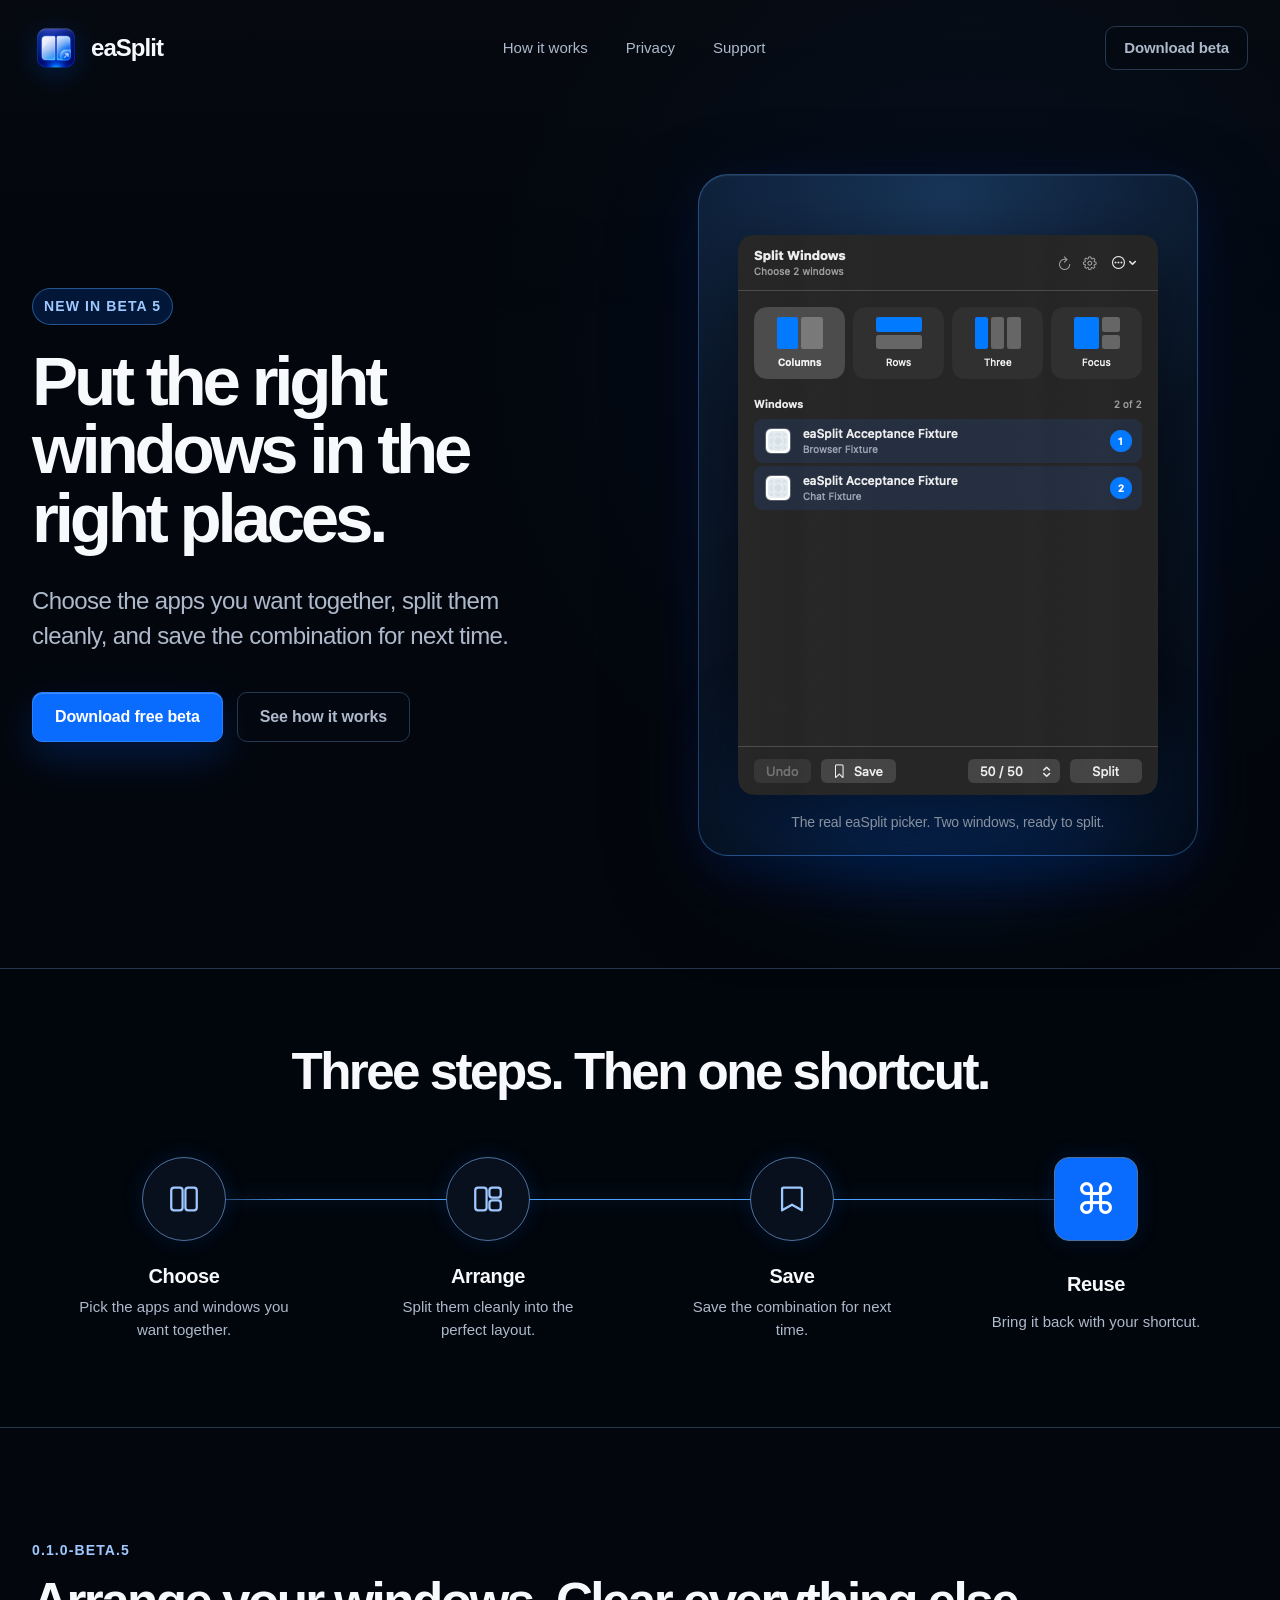
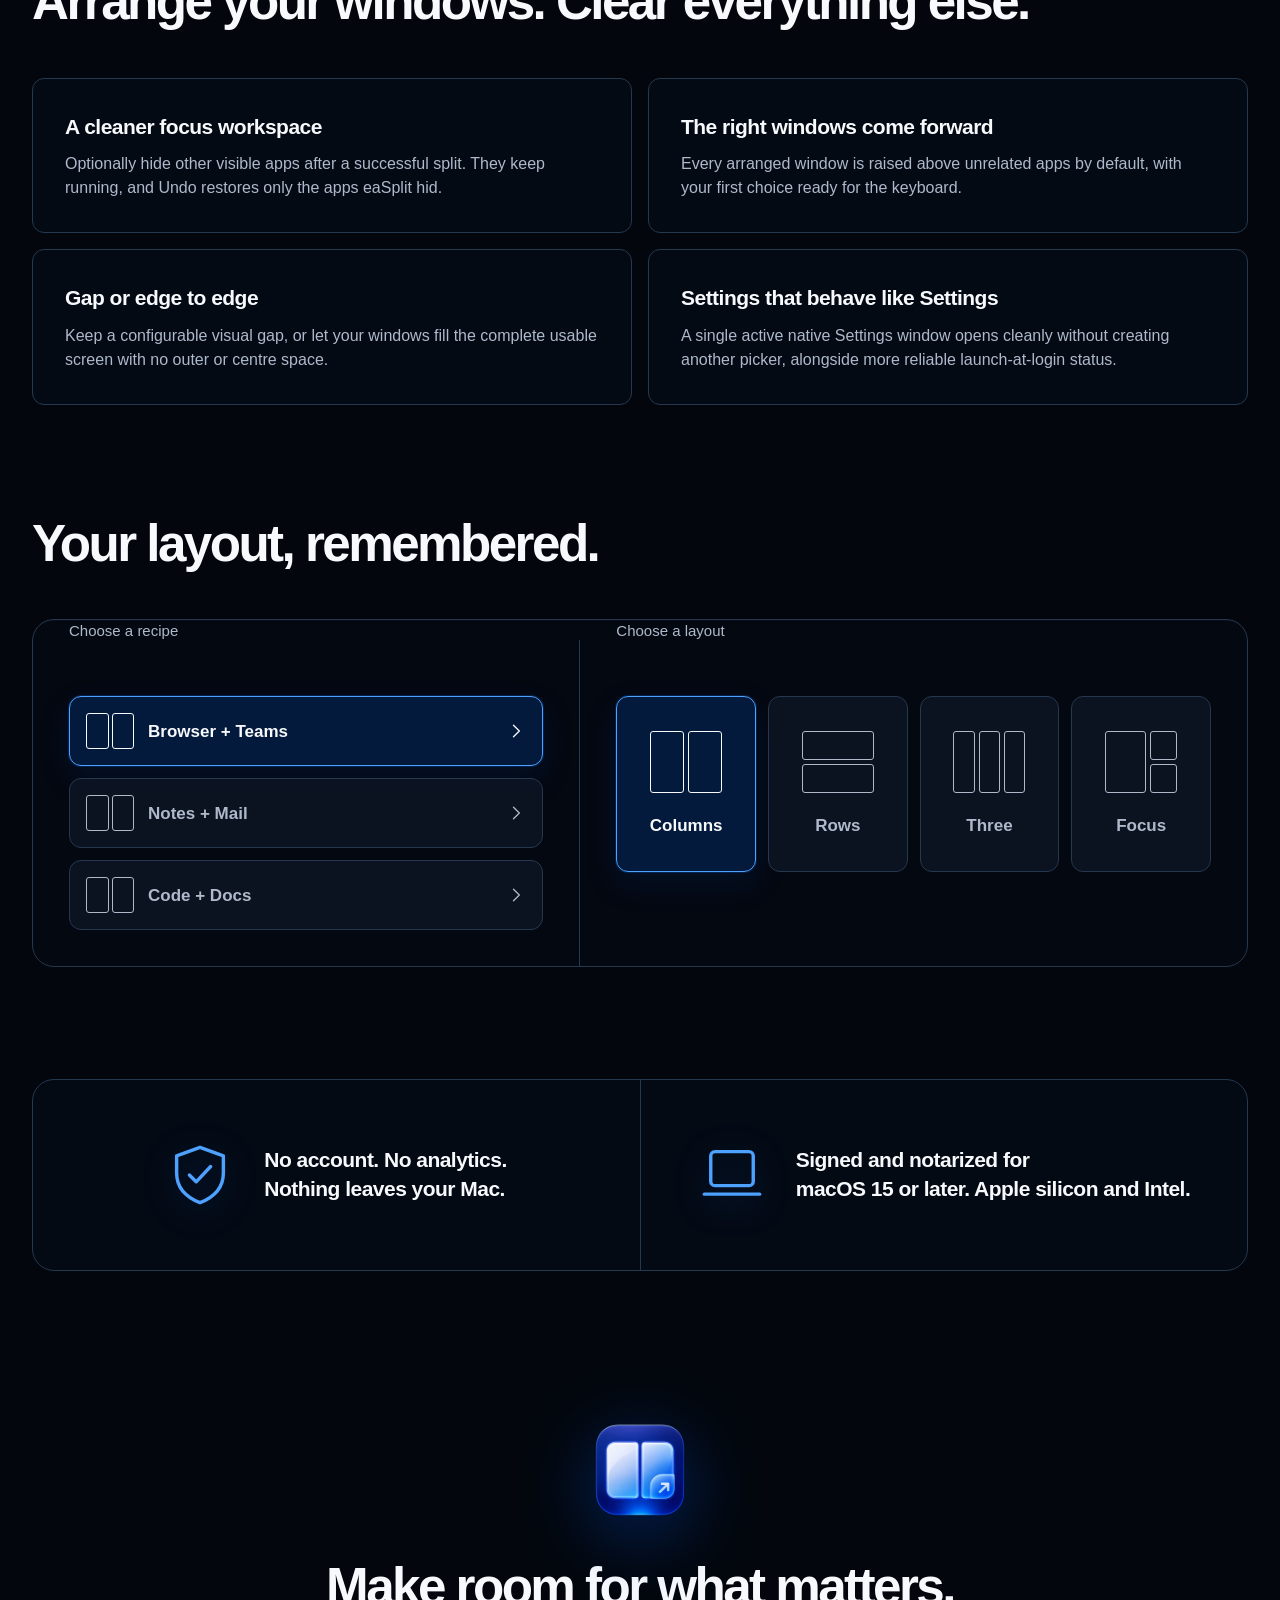
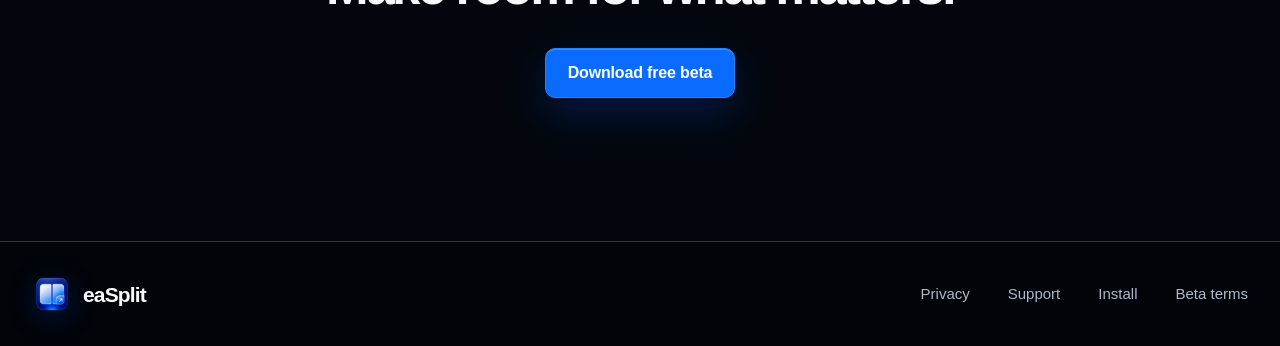
==== commit cbe014c7: "Update website for beta 5" ====
--- a/site/index.html
+++ b/site/index.html
@@ -31,7 +31,7 @@
           <a href="privacy.html">Privacy</a>
           <a href="support.html">Support</a>
         </nav>
-        <a class="button button-quiet header-download" href="https://github.com/xicv/easplit/releases/download/v0.1.0-beta.4/eaSplit-0.1.0-beta.4.dmg">
+        <a class="button button-quiet header-download" href="https://github.com/xicv/easplit/releases/download/v0.1.0-beta.5/eaSplit-0.1.0-beta.5.dmg">
           Download beta
         </a>
       </div>
@@ -40,14 +40,14 @@
     <main id="main">
       <section class="hero container" aria-labelledby="hero-title">
         <div class="hero-copy">
-          <span class="release-badge">New in beta 4</span>
+          <span class="release-badge">New in beta 5</span>
           <h1 id="hero-title">Put the right windows in the right places.</h1>
           <p>
             Choose the apps you want together, split them cleanly, and save the
             combination for next time.
           </p>
           <div class="hero-actions">
-            <a class="button button-primary" href="https://github.com/xicv/easplit/releases/download/v0.1.0-beta.4/eaSplit-0.1.0-beta.4.dmg">
+            <a class="button button-primary" href="https://github.com/xicv/easplit/releases/download/v0.1.0-beta.5/eaSplit-0.1.0-beta.5.dmg">
               Download free beta
             </a>
             <a class="button button-secondary" href="#how-it-works">See how it works</a>
@@ -103,13 +103,13 @@
 
       <section class="update-section container" aria-labelledby="update-title">
         <div class="section-heading">
-          <p class="eyebrow">0.1.0-beta.4</p>
-          <h2 id="update-title">Fewer steps between open and arranged.</h2>
+          <p class="eyebrow">0.1.0-beta.5</p>
+          <h2 id="update-title">Arrange your windows. Clear everything else.</h2>
         </div>
         <div class="update-grid">
           <article class="update-card">
-            <h3>Frequent splits, suggested</h3>
-            <p>After two successful uses, eaSplit can preselect the application combination and layout you use most. Learning stays on your Mac.</p>
+            <h3>A cleaner focus workspace</h3>
+            <p>Optionally hide other visible apps after a successful split. They keep running, and Undo restores only the apps eaSplit hid.</p>
           </article>
           <article class="update-card">
             <h3>The right windows come forward</h3>
@@ -187,7 +187,7 @@
       <section class="final-cta container" aria-labelledby="final-title">
         <img src="assets/easplit-icon.png" alt="" width="112" height="112">
         <h2 id="final-title">Make room for what matters.</h2>
-        <a class="button button-primary" href="https://github.com/xicv/easplit/releases/download/v0.1.0-beta.4/eaSplit-0.1.0-beta.4.dmg">
+        <a class="button button-primary" href="https://github.com/xicv/easplit/releases/download/v0.1.0-beta.5/eaSplit-0.1.0-beta.5.dmg">
           Download free beta
         </a>
       </section>
